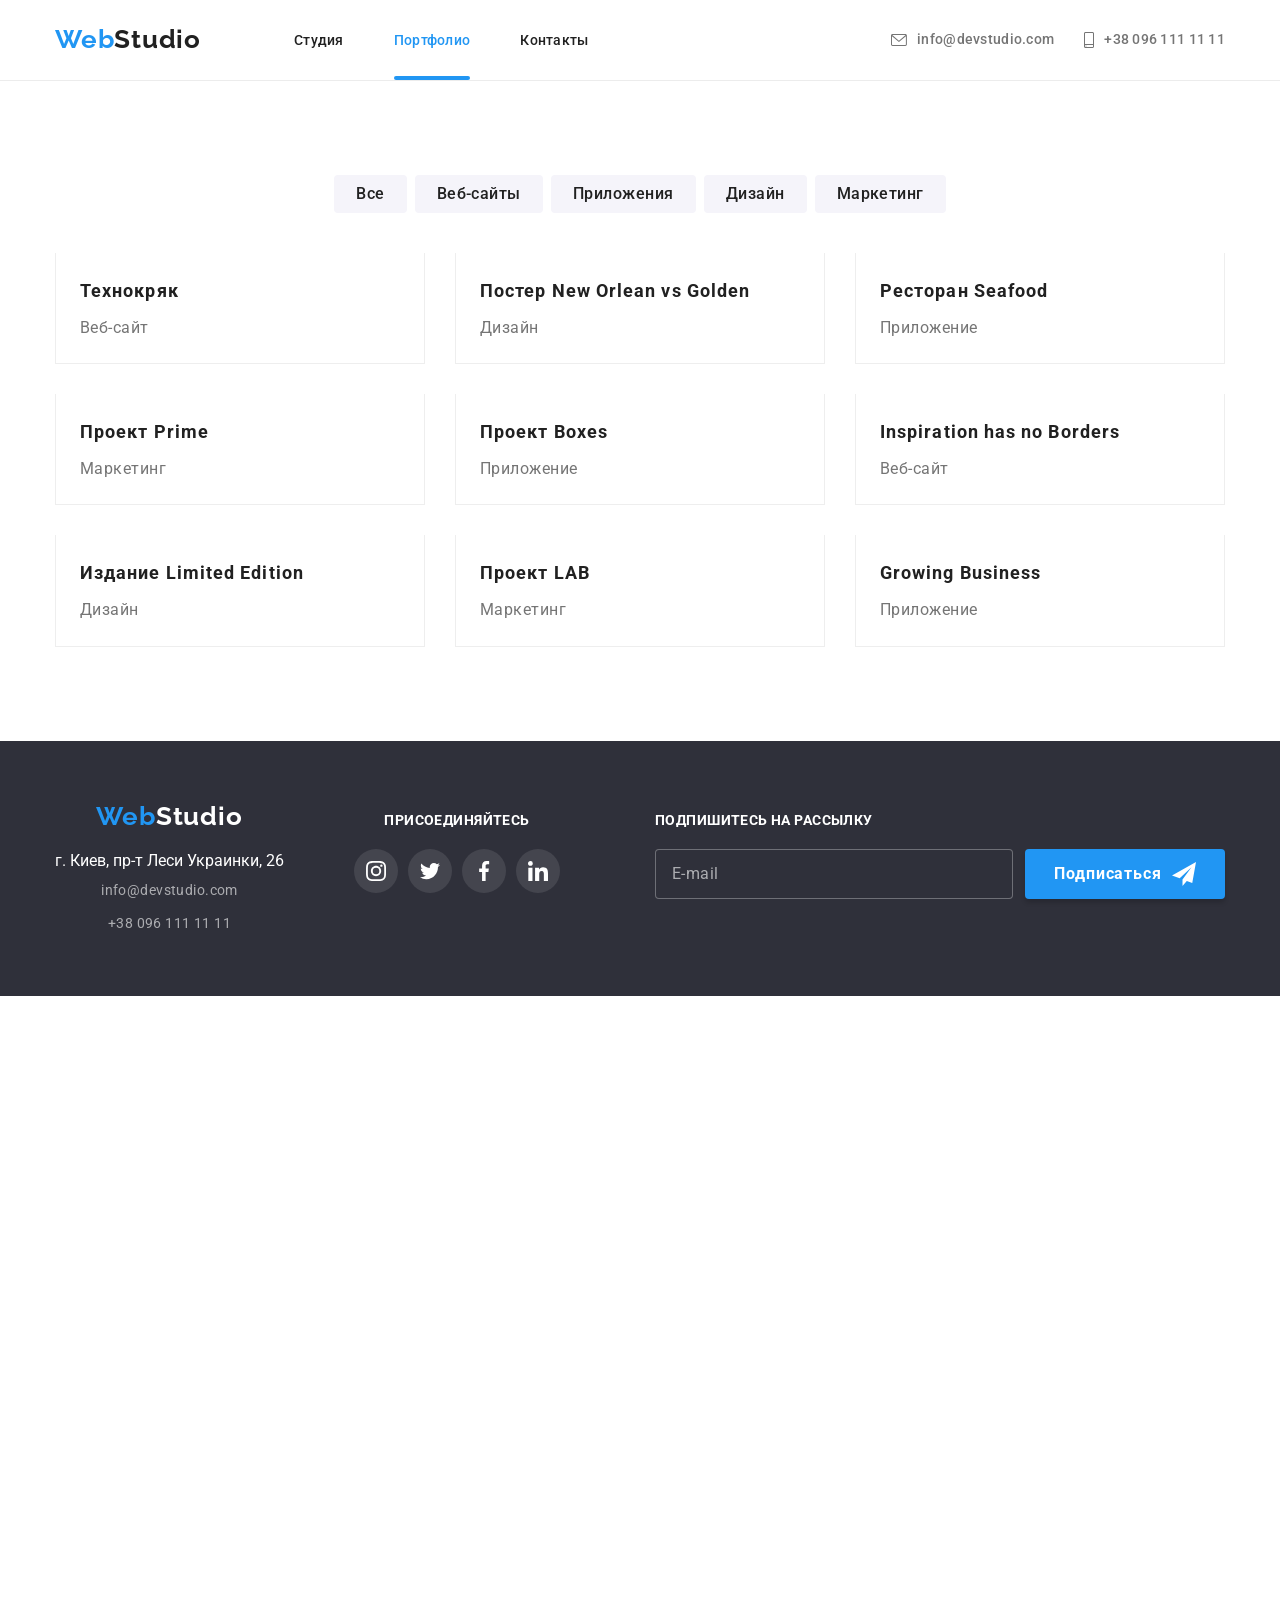
==== portfolio.html @ 19014c7c "final hw-8" ====
<!DOCTYPE html>
<html lang="ru">
  <head>
    <meta charset="UTF-8" />
    <meta http-equiv="X-UA-Compatible" content="IE=edge" />
    <meta name="viewport" content="width=device-width, initial-scale=1.0" />
    <title>Портфолио</title>

    <link rel="preconnect" href="https://fonts.googleapis.com" />
    <link rel="preconnect" href="https://fonts.gstatic.com" crossorigin />
    <link
      href="https://fonts.googleapis.com/css2?family=Raleway:wght@700&family=Roboto:wght@400;500;700;900&display=swap"
      rel="stylesheet"
    />

    <link rel="stylesheet" href="./css/main.min.css" />
  </head>
  <body>
    <!-- ======================== HEADER ======================== -->

    <header class="header-border">
      <div class="container container-header">
        <!-- логотип -->

        <a href="index.html" lang="en" class="logotype"
          >Web<span class="logotype-secondary">Studio</span>
        </a>
        <!-- ссылки шапки -->

        <ul class="list list-header">
          <li class="list-pages">
            <a href="./index.html" class="link-header">Студия</a>
          </li>
          <li class="list-pages">
            <a href="./portfolio.html" class="link-header active">Портфолио</a>
          </li>
          <li class="list-pages">
            <a href="" class="link-header">Контакты</a>
          </li>
        </ul>
        <button type="button" class="mobile-menu-open" data-menu-open>
          <svg class="mobile-menu-open__icon" width="40" height="40">
            <use href="./images/icons.svg#icon-burger"></use>
          </svg>
        </button>

        <!-- контакты шапки -->

        <ul class="list header-items">
          <li class="list-pages list-pages__contacts">
            <a
              href="mailto:info@devstudio.com"
              lang="en"
              class="contacts-header accent"
            >
              <svg class="header-icons" width="16" height="12">
                <use href="./images/icons.svg#icon-envelope"></use>
              </svg>
              info@devstudio.com
            </a>
          </li>
          <li class="list-pages list-pages__contacts">
            <a href="tel:+380961111111" class="contacts-header accent"
              ><svg class="header-icons" width="10" height="16">
                <use href="./images/icons.svg#icon-smartphone"></use>
              </svg>
              +38 096 111 11 11
            </a>
          </li>
        </ul>
      </div>
      <div class="mobile-menu" data-menu>
        <div class="container mobile-menu__container">
          <div>
            <button
              type="button"
              class="mobile-menu__close-btn"
              data-menu-close
            >
              <svg class="mobile-menu__close-icon" width="40" height="40">
                <use href="./images/icons.svg#close-modal"></use>
              </svg>
            </button>
            <ul class="mobile-menu__list mobile-menu__list-pages">
              <li>
                <a href="index.html" class="link-header">Студия</a>
              </li>
              <li>
                <a href="portfolio.html" class="link-header active"
                  >Портфолио</a
                >
              </li>
              <li>
                <a href="" class="link-header">Контакты</a>
              </li>
            </ul>
          </div>
          <div>
            <ul class="mobile-menu__list mobile-menu__list-pages">
              <li>
                <a href="tel:+380961111111" class="mobile-menu__list-phone"
                  >+38 096 111 11 11
                </a>
              </li>
              <li>
                <a
                  href="mailto:info@devstudio.com"
                  lang="en"
                  class="mobile-menu__list-mail"
                  >info@devstudio.com
                </a>
              </li>
            </ul>
            <ul class="mobile-menu__list mobile-menu__list-socials">
              <li>
                <a href="" class="mobile-menu__list-socials-link">
                  Instagram
                  <span class="mobile-menu__list-socials-symbol"></span>&nbsp
                </a>
              </li>
              <li>
                <a href="" class="mobile-menu__list-socials-link">
                  Twitter
                  <span class="mobile-menu__list-socials-symbol"></span>&nbsp
                </a>
              </li>
              <li>
                <a href="" class="mobile-menu__list-socials-link"
                  >Facebook
                  <span class="mobile-menu__list-socials-symbol"></span>&nbsp
                </a>
              </li>
              <li>
                <a href="" class="mobile-menu__list-socials-link"> LinkedIn</a>
              </li>
            </ul>
          </div>
        </div>
      </div>
    </header>

    <!-- ======================== MAIN ======================== -->

    <main>
      <section class="section">
        <div class="container">
          <!-- кнопки -->

          <h1 class="visually-hidden">Кнопки фильтр</h1>
          <ul class="list filter">
            <li class="filter__item">
              <button type="button" class="filter__button">Все</button>
            </li>
            <li class="filter__item">
              <button type="button" class="filter__button">Веб-сайты</button>
            </li>
            <li class="filter__item">
              <button type="button" class="filter__button">Приложения</button>
            </li>
            <li class="filter__item">
              <button type="button" class="filter__button">Дизайн</button>
            </li>
            <li class="filter__item">
              <button type="button" class="filter__button">Маркетинг</button>
            </li>
          </ul>

          <!-- картинки -->

          <ul class="list porfolio">
            <li class="image porfolio__item">
              <a href="" class="porfolio__link">
                <div class="porfolio__overlay">
                  <picture>
                    <source
                      srcset="
                        ./images/hw-08-images/desktop/portfolio-card-set/technokryak-desktop-370.jpg    1x,
                        ./images/hw-08-images/desktop/portfolio-card-set/technokryak-desktop-370@2x.jpg 2x
                      "
                      media="(min-width: 1200px)"
                    />
                    <source
                      srcset="
                        ./images/hw-08-images/tablet/portfolio-card-set/technokryak-tablet-354.jpg    1x,
                        ./images/hw-08-images/tablet/portfolio-card-set/technokryak-tablet-354@2x.jpg 2x
                      "
                      media="(min-width: 768px)"
                    />
                    <img
                      srcset="
                        ./images/hw-08-images/mobile/portfolio-card-set/technocryak-mobile-450.jpg    1x,
                        ./images/hw-08-images/mobile/portfolio-card-set/technocryak-mobile-450@2x.jpg 2x
                      "
                      src="./images/hw-08-images/mobile/portfolio-card-set/technocryak-mobile-450.jpg"
                      width="450"
                      alt="image"
                      loading="lazy"
                    />
                  </picture>
                  <p class="porfolio__overlay-text">
                    Ресурс предлагает комплексные предложения с разным уровнем
                    функционала и сервисов. Все это позволит посетителю получить
                    исчерпывающие сведения о компании или частном лице.
                  </p>
                </div>
                <div class="porfolio__info">
                  <h2 class="portfolio__title">Технокряк</h2>
                  <p class="portfolio__text">Веб-сайт</p>
                </div>
              </a>
            </li>
            <li class="image porfolio__item">
              <a href="" class="porfolio__link">
                <div class="porfolio__overlay">
                  <picture>
                    <source
                      srcset="
                        ./images/hw-08-images/desktop/portfolio-card-set/poster-new-orlean-desktop-370.jpg    1x,
                        ./images/hw-08-images/desktop/portfolio-card-set/poster-new-orlean-desktop-370@2x.jpg 2x
                      "
                      media="(min-width: 1200px)"
                    />
                    <source
                      srcset="
                        ./images/hw-08-images/tablet/portfolio-card-set/poster-new-orlean-tablet-354.jpg    1x,
                        ./images/hw-08-images/tablet/portfolio-card-set/poster-new-orlean-tablet-354@2x.jpg 2x
                      "
                      media="(min-width: 768px)"
                    />
                    <img
                      srcset="
                        ./images/hw-08-images/mobile/portfolio-card-set/poster-new-orlean-mobile-450.jpg    1x,
                        ./images/hw-08-images/mobile/portfolio-card-set/poster-new-orlean-mobile-450@2x.jpg 2x
                      "
                      src="./images/hw-08-images/mobile/portfolio-card-set/poster-new-orlean-mobile-450.jpg"
                      width="450"
                      alt="image"
                      loading="lazy"
                    />
                  </picture>
                  <p class="porfolio__overlay-text">
                    Ресурс предлагает комплексные предложения с разным уровнем
                    функционала и сервисов. Все это позволит посетителю получить
                    исчерпывающие сведения о компании или частном лице.
                  </p>
                </div>
                <div class="porfolio__info">
                  <h2 lang="en" class="portfolio__title">
                    Постер
                    <span lang="en" class="portfolio__title"
                      >New Orlean vs Golden</span
                    >
                  </h2>
                  <p class="portfolio__text">Дизайн</p>
                </div>
              </a>
            </li>
            <li class="image porfolio__item">
              <a href="" class="porfolio__link">
                <div class="porfolio__overlay">
                  <picture>
                    <source
                      srcset="
                        ./images/hw-08-images/desktop/portfolio-card-set/seafood-desktop-370.jpg    1x,
                        ./images/hw-08-images/desktop/portfolio-card-set/seafood-desktop-370@2x.jpg 2x
                      "
                      media="(min-width: 1200px)"
                    />
                    <source
                      srcset="
                        ./images/hw-08-images/tablet/portfolio-card-set/seafood-tablet-354.jpg    1x,
                        ./images/hw-08-images/tablet/portfolio-card-set/seafood-tablet-354@2x.jpg 2x
                      "
                      media="(min-width: 768px)"
                    />
                    <img
                      srcset="
                        ./images/hw-08-images/mobile/portfolio-card-set/seafood-mobile-450.jpg    1x,
                        ./images/hw-08-images/mobile/portfolio-card-set/seafood-mobile-450@2x.jpg 2x
                      "
                      src="./images/hw-08-images/mobile/portfolio-card-set/seafood-mobile-450.jpg"
                      width="450"
                      alt="image"
                      loading="lazy"
                    />
                  </picture>
                  <p class="porfolio__overlay-text">
                    Ресурс предлагает комплексные предложения с разным уровнем
                    функционала и сервисов. Все это позволит посетителю получить
                    исчерпывающие сведения о компании или частном лице.
                  </p>
                </div>
                <div class="porfolio__info">
                  <h2 class="portfolio__title">
                    Ресторан
                    <span lang="en" class="portfolio__title">Seafood</span>
                  </h2>
                  <p class="portfolio__text">Приложение</p>
                </div>
              </a>
            </li>
            <li class="image porfolio__item">
              <a href="" class="porfolio__link">
                <div class="porfolio__overlay">
                  <picture>
                    <source
                      srcset="
                        ./images/hw-08-images/desktop/portfolio-card-set/prime-desktop-370.jpg    1x,
                        ./images/hw-08-images/desktop/portfolio-card-set/prime-desktop-370@2x.jpg 2x
                      "
                      media="(min-width: 1200px)"
                    />
                    <source
                      srcset="
                        ./images/hw-08-images/tablet/portfolio-card-set/prime-tablet-354.jpg    1x,
                        ./images/hw-08-images/tablet/portfolio-card-set/prime-tablet-354@2x.jpg 2x
                      "
                      media="(min-width: 768px)"
                    />
                    <img
                      srcset="
                        ./images/hw-08-images/mobile/portfolio-card-set/prime-mobile-450.jpg    1x,
                        ./images/hw-08-images/mobile/portfolio-card-set/prime-mobile-450@2x.jpg 2x
                      "
                      src="./images/hw-08-images/mobile/portfolio-card-set/prime-mobile-450.jpg"
                      width="450"
                      alt="image"
                      loading="lazy"
                    />
                  </picture>
                  <p class="porfolio__overlay-text">
                    Ресурс предлагает комплексные предложения с разным уровнем
                    функционала и сервисов. Все это позволит посетителю получить
                    исчерпывающие сведения о компании или частном лице.
                  </p>
                </div>
                <div class="porfolio__info">
                  <h2 class="portfolio__title">Проект Prime</h2>
                  <p class="portfolio__text">Маркетинг</p>
                </div>
              </a>
            </li>
            <li class="image porfolio__item">
              <a href="" class="porfolio__link">
                <div class="porfolio__overlay">
                  <picture>
                    <source
                      srcset="
                        ./images/hw-08-images/desktop/portfolio-card-set/boxes-desktop-370.jpg    1x,
                        ./images/hw-08-images/desktop/portfolio-card-set/boxes-desktop-370@2x.jpg 2x
                      "
                      media="(min-width: 1200px)"
                    />
                    <source
                      srcset="
                        ./images/hw-08-images/tablet/portfolio-card-set/boxes-tablet-354.jpg    1x,
                        ./images/hw-08-images/tablet/portfolio-card-set/boxes-tablet-354@2x.jpg 2x
                      "
                      media="(min-width: 768px)"
                    />
                    <img
                      srcset="
                        ./images/hw-08-images/mobile/portfolio-card-set/boxes-mobile-450.jpg    1x,
                        ./images/hw-08-images/mobile/portfolio-card-set/boxes-mobile-450@2x.jpg 2x
                      "
                      src="./images/hw-08-images/mobile/portfolio-card-set/boxes-mobile-450.jpg"
                      width="450"
                      alt="image"
                      loading="lazy"
                    />
                  </picture>
                  <p class="porfolio__overlay-text">
                    Ресурс предлагает комплексные предложения с разным уровнем
                    функционала и сервисов. Все это позволит посетителю получить
                    исчерпывающие сведения о компании или частном лице.
                  </p>
                </div>
                <div class="porfolio__info">
                  <h2 class="portfolio__title">
                    Проект
                    <span lang="en" class="portfolio__title">Boxes</span>
                  </h2>
                  <p class="portfolio__text">Приложение</p>
                </div>
              </a>
            </li>
            <li class="image porfolio__item">
              <a href="" class="porfolio__link">
                <div class="porfolio__overlay">
                  <picture>
                    <source
                      srcset="
                        ./images/hw-08-images/desktop/portfolio-card-set/inspiration-desktop-370.jpg    1x,
                        ./images/hw-08-images/desktop/portfolio-card-set/inspiration-desktop-370@2x.jpg 2x
                      "
                      media="(min-width: 1200px)"
                    />
                    <source
                      srcset="
                        ./images/hw-08-images/tablet/portfolio-card-set/inspiration-tablet-354.jpg    1x,
                        ./images/hw-08-images/tablet/portfolio-card-set/inspiration-tablet-354@2x.jpg 2x
                      "
                      media="(min-width: 768px)"
                    />
                    <img
                      srcset="
                        ./images/hw-08-images/mobile/portfolio-card-set/inspiration-mobile-450.jpg    1x,
                        ./images/hw-08-images/mobile/portfolio-card-set/inspiration-mobile-450@2x.jpg 2x
                      "
                      src="./images/hw-08-images/mobile/portfolio-card-set/inspiration-mobile-450.jpg"
                      width="450"
                      alt="image"
                      loading="lazy"
                    />
                  </picture>
                  <p class="porfolio__overlay-text">
                    Ресурс предлагает комплексные предложения с разным уровнем
                    функционала и сервисов. Все это позволит посетителю получить
                    исчерпывающие сведения о компании или частном лице.
                  </p>
                </div>
                <div class="porfolio__info">
                  <h2 lang="en" class="portfolio__title">
                    Inspiration has no Borders
                  </h2>
                  <p class="portfolio__text">Веб-сайт</p>
                </div>
              </a>
            </li>
            <li class="image porfolio__item">
              <a href="" class="porfolio__link">
                <div class="porfolio__overlay">
                  <picture>
                    <source
                      srcset="
                        ./images/hw-08-images/desktop/portfolio-card-set/limited-edition-desktop-370.jpg    1x,
                        ./images/hw-08-images/desktop/portfolio-card-set/limited-edition-desktop-370@2x.jpg 2x
                      "
                      media="(min-width: 1200px)"
                    />
                    <source
                      srcset="
                        ./images/hw-08-images/tablet/portfolio-card-set/limited-edition-tablet-354.jpg    1x,
                        ./images/hw-08-images/tablet/portfolio-card-set/limited-edition-tablet-354@2x.jpg 2x
                      "
                      media="(min-width: 768px)"
                    />
                    <img
                      srcset="
                        ./images/hw-08-images/mobile/portfolio-card-set/limited-edition-mobile-450.jpg    1x,
                        ./images/hw-08-images/mobile/portfolio-card-set/limited-edition-mobile-450@2x.jpg 2x
                      "
                      src="./images/hw-08-images/mobile/portfolio-card-set/limited-edition-mobile-450.jpg"
                      width="450"
                      alt="image"
                      loading="lazy"
                    />
                  </picture>
                  <p class="porfolio__overlay-text">
                    Ресурс предлагает комплексные предложения с разным уровнем
                    функционала и сервисов. Все это позволит посетителю получить
                    исчерпывающие сведения о компании или частном лице.
                  </p>
                </div>
                <div class="porfolio__info">
                  <h2 lang="en" class="portfolio__title">
                    Издание Limited Edition
                  </h2>
                  <p class="portfolio__text">Дизайн</p>
                </div>
              </a>
            </li>
            <li class="image porfolio__item">
              <a href="" class="porfolio__link">
                <div class="porfolio__overlay">
                  <picture>
                    <source
                      srcset="
                        ./images/hw-08-images/desktop/portfolio-card-set/lab-desktop-370.jpg    1x,
                        ./images/hw-08-images/desktop/portfolio-card-set/lab-desktop-370@2x.jpg 2x
                      "
                      media="(min-width: 1200px)"
                    />
                    <source
                      srcset="
                        ./images/hw-08-images/tablet/portfolio-card-set/lab-tablet-354.jpg    1x,
                        ./images/hw-08-images/tablet/portfolio-card-set/lab-tablet-354@2x.jpg 2x
                      "
                      media="(min-width: 768px)"
                    />
                    <img
                      srcset="
                        ./images/hw-08-images/mobile/portfolio-card-set/lab-mobile-450.jpg    1x,
                        ./images/hw-08-images/mobile/portfolio-card-set/lab-mobile-450@2x.jpg 2x
                      "
                      src="./images/hw-08-images/mobile/portfolio-card-set/lab-mobile-450.jpg"
                      width="450"
                      alt="image"
                      loading="lazy"
                    />
                  </picture>
                  <p class="porfolio__overlay-text">
                    Ресурс предлагает комплексные предложения с разным уровнем
                    функционала и сервисов. Все это позволит посетителю получить
                    исчерпывающие сведения о компании или частном лице.
                  </p>
                </div>
                <div class="porfolio__info">
                  <h2 class="portfolio__title">
                    Проект
                    <span lang="en" class="portfolio__title">LAB</span>
                  </h2>
                  <p class="portfolio__text">Маркетинг</p>
                </div>
              </a>
            </li>
            <li class="image porfolio__item">
              <a href="" class="porfolio__link">
                <div class="porfolio__overlay">
                  <picture>
                    <source
                      srcset="
                        ./images/hw-08-images/desktop/portfolio-card-set/growing-business-desktop-370.jpg    1x,
                        ./images/hw-08-images/desktop/portfolio-card-set/growing-business-desktop-370@2x.jpg 2x
                      "
                      media="(min-width: 1200px)"
                    />
                    <source
                      srcset="
                        ./images/hw-08-images/tablet/portfolio-card-set/growing-business-tablet-354.jpg    1x,
                        ./images/hw-08-images/tablet/portfolio-card-set/growing-business-tablet-354@2x.jpg 2x
                      "
                      media="(min-width: 768px)"
                    />
                    <img
                      srcset="
                        ./images/hw-08-images/mobile/portfolio-card-set/growing-business-mobile-450.jpg    1x,
                        ./images/hw-08-images/mobile/portfolio-card-set/growing-business-mobile-450@2x.jpg 2x
                      "
                      src="./images/hw-08-images/mobile/portfolio-card-set/growing-business-mobile-450.jpg"
                      width="450"
                      alt="image"
                      loading="lazy"
                    />
                  </picture>
                  <p class="porfolio__overlay-text">
                    Ресурс предлагает комплексные предложения с разным уровнем
                    функционала и сервисов. Все это позволит посетителю получить
                    исчерпывающие сведения о компании или частном лице.
                  </p>
                </div>
                <div class="porfolio__info">
                  <h2 lang="en" class="portfolio__title">Growing Business</h2>
                  <p class="portfolio__text">Приложение</p>
                </div>
              </a>
            </li>
          </ul>
        </div>
      </section>
    </main>

    <!-- ======================== FOOTER ======================== -->

    <footer class="footer">
      <div class="container footer__container">
        <div class="footer__box">
          <div class="footer-contacts">
            <a href="index.html" lang="en" class="logotype footer-contacts__log"
              >Web<span class="footer-contacts__studio">Studio</span></a
            >
            <address class="footer-contacts__address">
              <ul class="list">
                <li class="footer-contacts__info">
                  <a
                    href="https://goo.gl/maps/YywnYqMMY18rzYBH6"
                    target="_blank"
                    class="footer-contacts__contact_address"
                    >г. Киев, пр-т Леси Украинки, 26</a
                  >
                </li>
                <li class="footer-contacts__info">
                  <a
                    href="mailto:info@devstudio.com"
                    lang="en"
                    class="footer-contacts__contact footer-contacts__contact_accent"
                    >info@devstudio.com</a
                  >
                </li>
                <li class="footer-contacts__info">
                  <a
                    href="tel:+380961111111"
                    class="footer-contacts__contact footer-contacts__contact_accent"
                    >+38 096 111 11 11</a
                  >
                </li>
              </ul>
            </address>
          </div>
          <div class="footer-links">
            <h2 class="footer-links__title">присоединяйтесь</h2>
            <ul class="list footer-links__list">
              <li class="footer-links__item">
                <a class="footer-links__link" href="">
                  <svg class="footer-links__icon" width="20" height="20">
                    <use href="./images/icons.svg#icon-instagram"></use>
                  </svg>
                </a>
              </li>
              <li class="footer-links__item">
                <a class="footer-links__link" href="">
                  <svg class="footer-links__icon" width="20" height="20">
                    <use href="./images/icons.svg#icon-twitter"></use>
                  </svg>
                </a>
              </li>
              <li class="footer-links__item">
                <a class="footer-links__link" href="">
                  <svg class="footer-links__icon" width="20" height="20">
                    <use href="./images/icons.svg#icon-facebook"></use>
                  </svg>
                </a>
              </li>
              <li class="footer-links__item">
                <a class="footer-links__link" href="">
                  <svg class="footer-links__icon" width="20" height="20">
                    <use href="./images/icons.svg#icon-linkedin"></use>
                  </svg>
                </a>
              </li>
            </ul>
          </div>
        </div>
        <div class="footer-form-general">
          <div class="footer-form__block">
            <p class="footer-form_title">Подпишитесь на рассылку</p>
            <form class="footer-form">
              <label class="footer-form__field">
                <input
                  type="text"
                  placeholder="E-mail"
                  name="e-mail"
                  class="footer-form__input"
                />
              </label>
            </form>
          </div>
          <div>
            <button type="submit" class="footer-form__btn">
              <span class="footer-form__btn-text"
                >Подписаться
                <svg class="footer-form__icon" width="24" height="24">
                  <use href="./images/icons.svg#icon-send"></use>
                </svg>
              </span>
            </button>
          </div>
        </div>
      </div>
    </footer>
    <script src="./js/mobile-menu.js"></script>
  </body>
</html>
---- css/main.min.css ----
/*! modern-normalize v1.1.0 | MIT License | https://github.com/sindresorhus/modern-normalize */*,::before,::after{box-sizing:border-box}html{line-height:1.15;-webkit-text-size-adjust:100%;-moz-tab-size:4;tab-size:4}body{margin:0;font-family:system-ui,-apple-system,"Segoe UI",Roboto,Helvetica,Arial,sans-serif,"Apple Color Emoji","Segoe UI Emoji"}hr{height:0;color:inherit}abbr[title]{text-decoration:underline dotted}b,strong{font-weight:bolder}code,kbd,samp,pre{font-family:ui-monospace,SFMono-Regular,Consolas,"Liberation Mono",Menlo,monospace;font-size:1em}small{font-size:80%}sub,sup{font-size:75%;line-height:0;position:relative;vertical-align:baseline}sub{bottom:-0.25em}sup{top:-0.5em}table{text-indent:0;border-color:inherit}button,input,optgroup,select,textarea{font-family:inherit;font-size:100%;line-height:1.15;margin:0}button,select{text-transform:none}button,[type=button],[type=reset],[type=submit]{-webkit-appearance:button}::-moz-focus-inner{border-style:none;padding:0}:-moz-focusring{outline:1px dotted ButtonText}:-moz-ui-invalid{box-shadow:none}legend{padding:0}progress{vertical-align:baseline}::-webkit-inner-spin-button,::-webkit-outer-spin-button{height:auto}[type=search]{-webkit-appearance:textfield;outline-offset:-2px}::-webkit-search-decoration{-webkit-appearance:none}::-webkit-file-upload-button{-webkit-appearance:button;font:inherit}summary{display:list-item}:root{--title-text-color: #212121;--primary-text-color: #757575;--text-color-blue: #2196f3;--text-color-button: #ffffff;--button-color: #f5f4fa}.visually-hidden{position:absolute;white-space:nowrap;width:1px;height:1px;overflow:hidden;border:0;padding:0;clip:rect(0 0 0 0);clip-path:inset(50%);margin:-1px}h1,h2,h3,h4,h5,h6,p{margin-top:0;margin-bottom:0}img{max-width:100%;display:block;height:auto}ul{margin-top:0;margin-bottom:0;padding-left:0}.list{list-style:none}body{margin:0;padding:0;font-family:Roboto,sans-serif;background-color:var(--text-color-button);color:var(--title-text-color)}.section{padding:60px 0}@media screen and (min-width: 1200px){.section{padding:94px 0}}.container{padding-left:15px;padding-right:15px}.container-header{height:60px;display:flex;align-items:center;justify-content:space-between}@media screen and (min-width: 480px)and (max-width: 767px){.container{width:480px;margin-right:auto;margin-left:auto}.container-header{height:60px;display:flex;align-items:center}}@media screen and (min-width: 768px){.container{width:768px;margin-right:auto;margin-left:auto}.container-header{height:80px;display:flex;justify-content:space-between}}@media screen and (min-width: 1200px){.container{width:1200px;margin-right:auto;margin-left:auto}}.overlay{background-repeat:no-repeat;background-position:center;background-size:cover;max-width:767px;margin-left:auto;margin-right:auto;background-image:linear-gradient(to right, rgba(47, 48, 58, 0.4), rgba(47, 48, 58, 0.4)),url(../../images/hw-08-images/mobile/hero/hero-mobile-480.jpg)}@media screen and (min-device-pixel-ratio: 2)and (max-width: 767px),screen and (min-resolution: 192dpi)and (max-width: 767px),screen and (min-resolution: 2dppx)and (max-width: 767px){.overlay{background-image:linear-gradient(to right, rgba(47, 48, 58, 0.4), rgba(47, 48, 58, 0.4)),url(../../images/hw-08-images/mobile/hero/hero-mobile-480@2x.jpg)}}@media screen and (min-width: 768px){.overlay{background-repeat:no-repeat;background-position:center;background-size:cover;max-width:1199px;margin-left:auto;margin-right:auto;background-image:linear-gradient(to right, rgba(47, 48, 58, 0.4), rgba(47, 48, 58, 0.4)),url(../../images/hw-08-images/tablet/hero/hero-tablet-768.jpg)}}@media screen and (min-device-pixel-ratio: 2)and (min-width: 768px),screen and (min-resolution: 192dpi)and (min-width: 768px),screen and (min-resolution: 2dppx)and (min-width: 768px){.overlay{background-image:linear-gradient(to right, rgba(47, 48, 58, 0.4), rgba(47, 48, 58, 0.4)),url(../../images/hw-08-images/tablet/hero/hero-tablet-768@2x.jpg)}}@media screen and (min-width: 1200px){.overlay{background-repeat:no-repeat;background-position:center;background-size:cover;max-width:1600px;height:600px;margin-left:auto;margin-right:auto;background-image:linear-gradient(to right, rgba(47, 48, 58, 0.4), rgba(47, 48, 58, 0.4)),url(../../images/hw-08-images/desktop/hero/hero-desktop-1600.jpg)}}@media screen and (min-device-pixel-ratio: 2)and (min-width: 1200px),screen and (min-resolution: 192dpi)and (min-width: 1200px),screen and (min-resolution: 2dppx)and (min-width: 1200px){.overlay{background-image:linear-gradient(to right, rgba(47, 48, 58, 0.4), rgba(47, 48, 58, 0.4)),url(../../images/hw-08-images/desktop/hero/hero-desktop-1600@2x.jpg)}}@media screen and (max-width: 767px){.logotype{color:var(--text-color-blue);font-family:"Raleway";font-weight:700;font-size:26px;line-height:1.2;letter-spacing:.03em;text-decoration:none;padding-top:16px;padding-bottom:16px;display:block}.logotype-secondary{color:var(--title-text-color)}}@media screen and (min-width: 768px){.logotype{color:var(--text-color-blue);font-family:"Raleway";font-weight:700;font-size:26px;line-height:1.2;letter-spacing:.03em;text-decoration:none;padding-top:25px;padding-bottom:25px;display:block;margin-right:88px}.logotype-secondary{color:var(--title-text-color)}}@media screen and (min-width: 1200px){.logotype{margin-right:93px}}.list-header{display:inline-block;display:flex;align-items:center}@media screen and (max-width: 767px){.list-header{display:none}.mobile-menu-open{background-color:rgba(0,0,0,0);border:none;padding:0;height:40px;margin-left:auto}.mobile-menu-open__icon{transition:fill 250ms cubic-bezier(0.4, 0, 0.2, 1)}.mobile-menu-open__icon:hover,.mobile-menu-open__icon:focus{fill:var(--text-color-blue)}}@media screen and (min-width: 768px){.list-header{display:inline-block;display:flex;align-items:center}.list-header .list-pages:not(:last-child){margin-right:50px}.mobile-menu-open{display:none}.mobile-menu-open__icon{display:none}}.list-pages__contacts:not(:last-child){margin-bottom:10px}@media screen and (min-width: 1200px){.list-pages:not(:last-child){margin-bottom:0}}.link-header{color:var(--title-text-color);font-weight:500;font-size:14px;line-height:1.1;letter-spacing:.02em;text-decoration:none;padding-top:30px;padding-bottom:30px;position:relative;transition:color 250ms cubic-bezier(0.4, 0, 0.2, 1)}.link-header.active{color:var(--text-color-blue)}.link-header:hover,.link-header:focus{color:var(--text-color-blue)}@media screen and (min-width: 768px){.active::after{content:"";width:100%;height:4px;background-color:var(--text-color-blue);border-radius:2px;position:absolute;left:0;bottom:-2px}}.header-border{border-bottom:1px solid #ececec}@media screen and (max-width: 767px){.header-items{display:none}}@media screen and (min-width: 768px){.contacts-header{margin-bottom:10px;display:flex;align-items:center;color:var(--primary-text-color);text-decoration:none;font-weight:500;font-size:14px;line-height:1.1;letter-spacing:.02em;transition:color 250ms cubic-bezier(0.4, 0, 0.2, 1)}.contacts-header:hover,.contacts-header:focus{fill:currentColor}.contacts-header.accent:hover,.contacts-header.accent:focus{color:var(--text-color-blue)}.contacts-header:last-child{margin-bottom:0}.header-icons{margin-right:10px;cursor:pointer;fill:var(--primary-text-color);transition:fill 250ms cubic-bezier(0.4, 0, 0.2, 1)}.contacts-header:hover .header-icons,.contacts-header:focus .header-icons{fill:currentColor}.header-items{margin-left:auto}}@media screen and (min-width: 768px)and (min-width: 1200px){.header-items{display:flex;justify-content:center;align-items:center}.header-items .list-pages:not(:last-child){margin-right:30px}.header-icons{margin-right:10px;cursor:pointer;fill:var(--primary-text-color);transition:fill 250ms cubic-bezier(0.4, 0, 0.2, 1)}.contacts-header:hover .header-icons,.contacts-header:focus .header-icons{fill:currentColor}.contacts-header{align-items:center}}.section-desissions{background-color:#2f303a;padding:200px 0;text-align:center;margin-left:auto;margin-right:auto}.section-desissions .container{display:flex;flex-direction:column;align-items:center}@media screen and (max-width: 767px){.main-title{font-weight:900;font-size:26px;line-height:42px;text-align:center;letter-spacing:.06em;text-transform:uppercase;color:var(--text-color-button);margin-bottom:30px}}@media screen and (min-width: 768px){.main-title{font-weight:900;font-size:26px;line-height:42px;letter-spacing:.06em;text-transform:uppercase;color:var(--text-color-button);margin-bottom:30px}}.title-button{min-width:200px;height:50px;background-color:var(--text-color-blue);box-shadow:0px 4px 4px rgba(0,0,0,.15);border-radius:4px;border:none;font-family:inherit;font-weight:700;font-size:16px;line-height:1.9;color:var(--text-color-button);transition:background-color 250ms cubic-bezier(0.4, 0, 0.2, 1)}.title-button:hover,.title-button:focus{background-color:#188ce8;cursor:pointer}@media screen and (max-width: 767px){.differences-icon-block{width:100%;height:120px;background-color:#f5f4fa;border-radius:4px;display:flex;justify-content:center;align-items:center;margin-bottom:30px}.differences{font-weight:700;font-size:14px;line-height:1.1;letter-spacing:.03em;text-transform:uppercase;text-align:center;color:var(--title-text-color);margin-bottom:10px}.differences-text{font-size:14px;line-height:1.7;letter-spacing:.03em;color:var(--primary-text-color)}.differences-block:not(:last-child){margin-bottom:30px}}@media screen and (min-width: 768px){.differences{font-weight:700;font-size:14px;line-height:1.1;letter-spacing:.03em;text-transform:uppercase;color:var(--title-text-color);margin-bottom:10px}.differences-text{font-size:14px;line-height:1.7;letter-spacing:.03em;color:var(--primary-text-color)}.differences-list{display:flex;flex-wrap:wrap;gap:30px}.differences-item{min-height:101px;width:1200px;margin:94px auto;padding-left:15px;padding-right:15px}.differences-block{flex-basis:calc((100% - 30px)/2)}.differences-icon-block{height:120px;background-color:#f5f4fa;border-radius:4px;display:flex;justify-content:center;align-items:center;margin-bottom:30px}}@media screen and (min-width: 1200px){.differences-list{display:flex;flex-wrap:nowrap;gap:30px}}@media screen and (max-width: 767px){.works{display:none}}@media screen and (min-width: 768px){.works{display:none}}@media screen and (min-width: 1200px){.section.works .container{display:flex;flex-direction:column;align-items:center}.works{display:block;padding-top:0}.work-items{display:block}.works-img{display:flex}.list-items:not(:last-child){margin-right:30px}}@media screen and (max-width: 767px){.team-photo:not(:last-child){margin-bottom:30px}}.team-photo{background:var(--text-color-button);box-shadow:0px 1px 3px rgba(0,0,0,.12),0px 1px 1px rgba(0,0,0,.14),0px 2px 1px rgba(0,0,0,.2);border-radius:0px 0px 4px 4px;border:none}.section-team{background-color:var(--button-color)}.team-interests{text-align:center;font-weight:700;font-size:36px;line-height:1.2;letter-spacing:.03em;color:var(--title-text-color);margin-bottom:30px}.team-info{padding-top:30px;padding-bottom:24px}.team-name{display:block;font-weight:500;font-size:16px;line-height:1.2;text-align:center;letter-spacing:.03em;color:var(--title-text-color);margin-bottom:10px}.team-job{font-size:16px;line-height:1.2;text-align:center;letter-spacing:.03em;color:var(--primary-text-color);margin-bottom:16px}.team-social-list{display:flex;justify-content:center;gap:10px}.team-social-link{display:flex;justify-content:center;align-items:center;width:44px;height:44px;border-radius:50%;background-color:var(--text-color-button);transition:background-color 250ms cubic-bezier(0.4, 0, 0.2, 1)}.team-social-link:hover,.team-social-link:focus{background-color:var(--text-color-blue)}.team-social-icon{fill:#afb1b8;transition:fill 250ms cubic-bezier(0.4, 0, 0.2, 1)}.team-social-link:hover .team-social-icon,.team-social-link:focus .team-social-icon{fill:var(--text-color-button)}@media screen and (min-width: 768px){.team-cards{display:flex;flex-wrap:wrap;gap:30px}.team-photo{flex-basis:calc((100% - 30px)/2);margin-bottom:0}}@media screen and (min-width: 1200px){.team-cards{flex-wrap:nowrap}}.clients-title{font-weight:700;font-size:28px;line-height:1.17;text-align:center;letter-spacing:.03em;color:#212121;margin-bottom:30px}.clients-logo-item{flex-basis:calc((100% - 30px)/2);height:92px}.clients-logo-list{display:flex;flex-wrap:wrap;gap:30px}.clients-logo-link{display:flex;justify-content:center;align-items:center;width:100%;height:100%;border:solid 1px #afb1b8;border-radius:4px;fill:#afb1b8;transition:fill 250ms cubic-bezier(0.4, 0, 0.2, 1),border 250ms cubic-bezier(0.4, 0, 0.2, 1)}.clients-logo-link:hover,.clients-logo-link:focus{fill:var(--text-color-blue);border:solid 1px var(--text-color-blue)}@media screen and (min-width: 768px){.clients-logo-item{flex-basis:calc((100% - 60px)/3);height:92px}}@media screen and (min-width: 1200px){.clients-logo-list{flex-wrap:nowrap}}.footer{background-color:#2f303a;padding:60px 0}.footer__container{text-align:center}.footer-contacts{margin-bottom:60px}.footer-contacts__log{display:inline-block;padding:0;margin:0;margin-bottom:20px}.footer-contacts__studio{color:var(--text-color-button)}.list .footer-contacts__info:not(:last-child){margin-bottom:9px}.footer-contacts__address{font-family:inherit;font-style:normal}.footer-contacts__contact{text-decoration:none}.footer-contacts__contact:hover,.footer-contacts__contact:focus{color:var(--text-color-blue)}.footer-contacts__contact_address{text-decoration:none;color:var(--text-color-button)}.footer-contacts__contact_accent{font-family:"Roboto";font-size:14px;line-height:1.7;letter-spacing:.03em;color:rgba(255,255,255,.6);transition:color 250ms cubic-bezier(0.4, 0, 0.2, 1)}@media screen and (min-width: 1200px){.footer{background-color:#2f303a;padding:60px 0}.footer__container{display:flex;align-items:baseline}.footer-contacts{margin-right:70px;margin-bottom:0}.footer-contacts__log{display:inline-block;padding:0;margin:0;margin-bottom:20px}.footer-contacts__studio{color:var(--text-color-button)}.list .footer-contacts__info:not(:last-child){margin-bottom:9px}.footer-contacts__address{font-family:inherit;font-style:normal}.footer-contacts__contact{text-decoration:none}.footer-contacts__contact:hover,.footer-contacts__contact:focus{color:var(--text-color-blue)}.footer-contacts__contact_address{text-decoration:none;color:var(--text-color-button)}.footer-contacts__contact_accent{font-family:"Roboto";font-size:14px;line-height:1.7;letter-spacing:.03em;color:rgba(255,255,255,.6);transition:color 250ms cubic-bezier(0.4, 0, 0.2, 1)}}.footer-links{display:block;margin-bottom:60px}.footer-links__title{font-weight:700;font-size:14px;line-height:1.14;letter-spacing:.03em;text-transform:uppercase;display:inline-block;color:var(--text-color-button);margin-bottom:20px}.footer-links__list{display:flex;justify-content:center;gap:10px}.footer-links__icon{fill:var(--text-color-button)}.footer-links__link{display:flex;justify-content:center;align-items:center;width:44px;height:44px;border-radius:50%;background:rgba(255,255,255,.1);transition:background-color 250ms cubic-bezier(0.4, 0, 0.2, 1)}.footer-links__link:hover,.footer-links__link:focus{background-color:var(--text-color-blue)}@media screen and (min-width: 768px){.footer__box{display:flex;justify-content:space-around;align-items:baseline}}@media screen and (min-width: 1200px){.footer-links{display:block;margin-bottom:0}}.footer-form__input{width:calc(100% - 30px);height:50px;background-color:#2f303a;color:var(--text-color-button);border:1px solid rgba(255,255,255,.3);border-radius:4px;padding-left:16px;outline:none;margin-bottom:20px}.footer-form__input::placeholder{font-weight:400;font-size:16px;line-height:1.25;display:flex;align-items:center;letter-spacing:.03em;color:rgba(255,255,255,.6)}.footer-form_title{display:block;margin-bottom:20px;font-weight:700;font-size:14px;line-height:1.14;letter-spacing:.03em;text-transform:uppercase;color:var(--text-color-button)}.footer-form__btn{min-width:200px;height:50px;background:var(--text-color-blue);box-shadow:0px 4px 4px rgba(0,0,0,.15);border:none;border-radius:4px;padding:0;cursor:pointer;transition:background-color 250ms cubic-bezier(0.4, 0, 0.2, 1)}.footer-form__btn:hover,.footer-form__btn:focus{background-color:#188ce8}.footer-form__btn-text{display:flex;justify-content:center;align-items:center;font-weight:700;font-size:16px;line-height:1.87;letter-spacing:.06em;color:var(--text-color-button)}.footer-form__icon{margin-left:10px}@media screen and (min-width: 768px){.footer-form__input{width:450px;height:50px;background-color:#2f303a;color:var(--text-color-button);border:1px solid rgba(255,255,255,.3);border-radius:4px;padding-left:16px;outline:none}.footer-form__input::placeholder{font-weight:400;font-size:16px;line-height:1.25;display:flex;align-items:center;letter-spacing:.03em;color:rgba(255,255,255,.6)}}@media screen and (min-width: 1200px){.footer-form__block{text-align:start}.footer-form-general{display:flex;align-items:flex-end;margin-left:auto}.footer-form__input{width:358px;height:50px;background-color:#2f303a;color:var(--text-color-button);border:1px solid rgba(255,255,255,.3);border-radius:4px;padding-left:16px;outline:none}.footer-form__input::placeholder{font-weight:400;font-size:16px;line-height:1.25;display:flex;align-items:center;letter-spacing:.03em;color:rgba(255,255,255,.6)}.footer-form__block{height:86px}.footer-form__btn{margin-left:12px}}.backdrop{position:fixed;top:0;left:0;z-index:10;width:100%;height:100%;background-color:rgba(0,0,0,.2);transition:opacity 250ms cubic-bezier(0.4, 0, 0.2, 1),visibility 250ms cubic-bezier(0.4, 0, 0.2, 1)}.backdrop.is-hidden{opacity:0;visibility:hidden;pointer-events:none}.modal{position:absolute;top:50%;left:50%;transform:translate(-50%, -50%);width:93%;background:var(--text-color-button);border-radius:4px;padding:40px}.modal-label{font-weight:700;font-size:20px;line-height:23px;text-align:center;letter-spacing:.03em;margin-bottom:12px;color:var(--title-text-color)}.modal-close-btn{padding:0;background-color:var(--text-color-button);border:1px solid rgba(0,0,0,.1);border-radius:50%;width:30px;height:30px;display:flex;justify-content:center;align-items:center;cursor:pointer;position:absolute;top:8px;right:8px;transition:fill 250ms cubic-bezier(0.4, 0, 0.2, 1)}.modal-close-btn:hover,.modal-close-btn:focus{fill:var(--text-color-blue)}.modal-form{display:flex;flex-direction:column}.modal-form-field{margin-bottom:10px}.modal-form-field-comment{margin-bottom:20px}.modal-form-input-desc{display:block;font-weight:400;font-size:12px;line-height:1.16;letter-spacing:.01em;color:var(--primary-text-color);margin-bottom:4px}.modal-form-input{width:100%;height:40px;border:1px solid rgba(33,33,33,.2);border-radius:4px;padding-left:42px;transition:border-color 250ms cubic-bezier(0.4, 0, 0.2, 1)}.modal-form-input:focus{outline:none;border-color:var(--text-color-blue)}.modal-form-input-wrapper{display:block;position:relative}.modal-form-input-icon{display:block;position:absolute;top:50%;left:12px;transform:translateY(-50%);transition:fill 250ms cubic-bezier(0.4, 0, 0.2, 1)}.modal-form-input:focus+.modal-form-input-icon{fill:var(--text-color-blue)}.modal-form-message{display:block;resize:none;width:100%;height:120px;border:1px solid rgba(33,33,33,.2);border-radius:4px;padding:12px 16px;transition:border-color 250ms cubic-bezier(0.4, 0, 0.2, 1)}.modal-form-message::placeholder{font-weight:400;font-size:14px;line-height:1.14;letter-spacing:.01em;color:rgba(117,117,117,.5)}.modal-form-message:focus{outline:none;border-color:var(--text-color-blue)}.modal-form-field-check{display:flex;justify-content:center;align-items:center;margin-bottom:30px;font-weight:400;font-size:12px;line-height:24px;letter-spacing:.03em;color:var(--primary-text-color)}.modal-form-field-check::before{display:block;width:16px;height:15px;content:"";border:solid 2px var(--title-text-color);border-radius:4px;cursor:pointer;margin-right:7px}.modal-form-check:checked+.modal-form-field-check::before{background-image:url("../images/icon-check.svg");background-position:50% 50%;border-color:var(--text-color-blue)}.modal-form-check:focus+.modal-form-field-check::before{outline:solid 2px rgba(0,0,255,.5)}.modal-form-field-link{color:var(--text-color-blue);transition:color 250ms cubic-bezier(0.4, 0, 0.2, 1)}.modal-form-field-link:hover,.modal-form-field-link:focus{color:#188ce8}.modal-form-submit{color:var(--text-color-button);background-color:var(--text-color-blue);align-self:center;width:200px;height:50px;box-shadow:0px 4px 4px rgba(0,0,0,.15);border-radius:4px;border:none;cursor:pointer;transition:background-color 250ms cubic-bezier(0.4, 0, 0.2, 1)}.modal-form-submit:hover,.modal-form-submit:focus{background-color:#188ce8}.modal-form-submit-name{font-weight:700;font-size:16px;line-height:1.87}@media screen and (min-width: 480px)and (max-width: 1199px){.modal{width:450px}}@media screen and (min-width: 1200px){.modal{position:absolute;top:50%;left:50%;transform:translate(-50%, -50%);width:528px;background:var(--text-color-button);border-radius:4px;padding:40px}.modal-form-field-check{display:flex;justify-content:center;align-items:center;margin-bottom:30px;font-weight:400;font-size:14px;line-height:24px;letter-spacing:.03em;color:var(--primary-text-color)}.modal-form-field-check::before{display:block;width:16px;height:15px;content:"";border:solid 2px var(--title-text-color);border-radius:4px;cursor:pointer;margin-right:7px}.modal-form-check:checked+.modal-form-field-check::before{background-image:url("../images/icon-check.svg");background-position:50% 50%;border-color:var(--text-color-blue)}.modal-form-check:focus+.modal-form-field-check::before{outline:solid 2px rgba(0,0,255,.5)}}@media screen and (max-width: 767px){.mobile-menu{width:100%;height:100%;background-color:var(--text-color-button);position:fixed;left:0;top:0;z-index:100;opacity:0;visibility:hidden;pointer-events:none;transition:opacity 250ms linear,visibility 250ms linear}.mobile-menu.is-open{opacity:1;visibility:visible;pointer-events:auto}.mobile-menu__container{position:relative;height:100%;display:flex;flex-direction:column;justify-content:space-between;padding-left:40px;padding-top:48px;padding-bottom:48px}.mobile-menu__close-btn{background-color:rgba(0,0,0,0);border:none;padding:0;height:40px;position:absolute;top:10px;right:15px}.mobile-menu__list{list-style:none}.link-header{display:block;font-family:"Roboto";font-weight:500;font-size:40px;line-height:1.17;letter-spacing:.02em;padding:0;margin-bottom:32px}.mobile-menu__list-phone{display:block;font-weight:500;font-size:34px;line-height:1.17;letter-spacing:.02em;color:var(--text-color-blue);text-decoration:none;margin-bottom:32px}.mobile-menu__list-mail{display:block;font-weight:500;font-size:24px;line-height:1.16;letter-spacing:.02em;color:var(--primary-text-color);text-decoration:none;margin-bottom:64px}.mobile-menu__list-socials{display:flex}.mobile-menu__list-socials-link{text-decoration:none;font-weight:500;font-size:18px;line-height:1.22;letter-spacing:.02em;color:var(--text-color-blue)}.mobile-menu__list-socials-symbol{border:1px solid rgba(33,33,33,.2);transform:rotate(90deg)}}@media screen and (min-width: 768px){.mobile-menu{display:none}.mobile-menu__close-btn{display:none}.mobile-menu__list{list-style:none}.mobile-menu__list-phone{display:none}.mobile-menu__list-mail{display:none}.mobile-menu__list-socials{display:none}.mobile-menu__list-socials-symbol{display:none}}@media screen and (max-width: 767px){.list.porfolio{display:block}}@media screen and (min-width: 768px){.list.porfolio{display:flex;flex-wrap:wrap;gap:30px}}.list-items-overlay{position:relative}.list-items-text{font-weight:700;font-size:14px;line-height:1.14;letter-spacing:.03em;text-transform:uppercase;height:70px;display:flex;justify-content:center;align-items:center;color:var(--text-color-button);background-color:rgba(47,48,58,.8);position:absolute;width:100%;left:0;bottom:0}@media screen and (min-width: 768px){.porfolio__item{flex-basis:calc((100% - 30px)/2)}}@media screen and (min-width: 1200px){.porfolio__item{flex-basis:calc((100% - 60px)/3)}}@media screen and (max-width: 767px){.filter{display:flex;flex-wrap:wrap;row-gap:15px;margin-bottom:40px}.filter .filter__item:not(:last-child){margin-right:8px}}@media screen and (min-width: 768px){.filter{display:flex;flex-wrap:wrap;justify-content:center;margin-bottom:40px}.filter .filter__item:not(:last-child){margin-right:8px}}.filter__button{background-color:var(--button-color);color:var(--title-text-color);cursor:pointer;font-weight:500;font-size:16px;line-height:1.6;text-align:center;letter-spacing:.03em;border:0;display:block;padding:6px 22px;border-radius:4px;transition:background-color 250ms cubic-bezier(0.4, 0, 0.2, 1),color 250ms cubic-bezier(0.4, 0, 0.2, 1),box-shadow 250ms cubic-bezier(0.4, 0, 0.2, 1)}.filter__button:hover,.filter__button:focus{background-color:var(--text-color-blue);color:var(--text-color-button);box-shadow:0px 3px 1px rgba(0,0,0,.1),0px 1px 2px rgba(0,0,0,.08),0px 2px 2px rgba(0,0,0,.12)}@media screen and (max-width: 767px){.porfolio__overlay-text{background:rgba(33,150,243,.9);font-style:normal;font-weight:400;font-size:18px;line-height:1.55;letter-spacing:.03em;color:var(--text-color-button);padding-left:24px;padding-right:24px;padding-top:63px;padding-bottom:63px;position:absolute;top:0;left:0;width:100%;height:100%;overflow-y:scroll;transform:translate(0, 100%);transition:transform 250ms linear}.porfolio__link:hover .porfolio__overlay-text,.porfolio__link:focus .porfolio__overlay-text{transform:translate(0, 0)}.porfolio__info{transition:box-shadow 250ms cubic-bezier(0.4, 0, 0.2, 1)}.porfolio__link:hover .porfolio__info,.porfolio__link:focus .porfolio__info{display:block;box-shadow:0px 1px 1px rgba(0,0,0,.12),0px 4px 4px rgba(0,0,0,.06),1px 4px 6px rgba(0,0,0,.16)}.image{box-sizing:border-box;background:var(--text-color-button)}.image .portfolio__title{color:var(--title-text-color);font-weight:700;font-size:18px;line-height:2;letter-spacing:.06em;margin-bottom:4px}.image .portfolio__text{color:var(--primary-text-color);font-size:16px;line-height:1.9;letter-spacing:.03em}.porfolio__item{margin-bottom:30px}.porfolio__link{text-decoration:none}.porfolio__overlay{position:relative;overflow:hidden}.porfolio__info{padding:20px 24px;border:1px solid #eee;border-top:none}}@media screen and (min-width: 768px){.porfolio__overlay-text{background:rgba(33,150,243,.9);font-style:normal;font-weight:400;font-size:18px;line-height:1.55;letter-spacing:.03em;color:var(--text-color-button);padding-left:24px;padding-right:24px;padding-top:63px;padding-bottom:63px;position:absolute;top:0;left:0;width:100%;height:100%;overflow-y:scroll;transform:translate(0, 100%);transition:transform 250ms linear}.porfolio__link:hover .porfolio__overlay-text,.porfolio__link:focus .porfolio__overlay-text{transform:translate(0, 0)}.porfolio__info{transition:box-shadow 250ms cubic-bezier(0.4, 0, 0.2, 1)}.porfolio__link:hover .porfolio__info,.porfolio__link:focus .porfolio__info{display:block;box-shadow:0px 1px 1px rgba(0,0,0,.12),0px 4px 4px rgba(0,0,0,.06),1px 4px 6px rgba(0,0,0,.16)}.image{box-sizing:border-box;background:var(--text-color-button)}.image .portfolio__title{color:var(--title-text-color);font-weight:700;font-size:18px;line-height:2;letter-spacing:.06em;margin-bottom:4px}.image .portfolio__text{color:var(--primary-text-color);font-size:16px;line-height:1.9;letter-spacing:.03em}.porfolio__item{flex-basis:calc((100% - 30px)/2)}.porfolio__link{text-decoration:none}.porfolio__overlay{position:relative;overflow:hidden}.porfolio__info{padding:20px 24px;border:1px solid #eee;border-top:none}}@media screen and (min-width: 1200px){.porfolio__overlay-text{background:rgba(33,150,243,.9);font-style:normal;font-weight:400;font-size:18px;line-height:1.55;letter-spacing:.03em;color:var(--text-color-button);padding-left:24px;padding-right:24px;padding-top:63px;padding-bottom:63px;position:absolute;top:0;left:0;width:100%;height:100%;overflow-y:scroll;transform:translate(0, 100%);transition:transform 250ms linear}.porfolio__link:hover .porfolio__overlay-text,.porfolio__link:focus .porfolio__overlay-text{transform:translate(0, 0)}.porfolio__info{transition:box-shadow 250ms cubic-bezier(0.4, 0, 0.2, 1)}.porfolio__link:hover .porfolio__info,.porfolio__link:focus .porfolio__info{display:block;box-shadow:0px 1px 1px rgba(0,0,0,.12),0px 4px 4px rgba(0,0,0,.06),1px 4px 6px rgba(0,0,0,.16)}.image{box-sizing:border-box;background:var(--text-color-button)}.image .portfolio__title{color:var(--title-text-color);font-weight:700;font-size:18px;line-height:2;letter-spacing:.06em;margin-bottom:4px}.image .portfolio__text{color:var(--primary-text-color);font-size:16px;line-height:1.9;letter-spacing:.03em}.porfolio__item{flex-basis:calc((100% - 60px)/3)}.porfolio__link{text-decoration:none}.porfolio__overlay{position:relative;overflow:hidden}.porfolio__info{padding:20px 24px;border:1px solid #eee;border-top:none}}/*# sourceMappingURL=main.min.css.map */
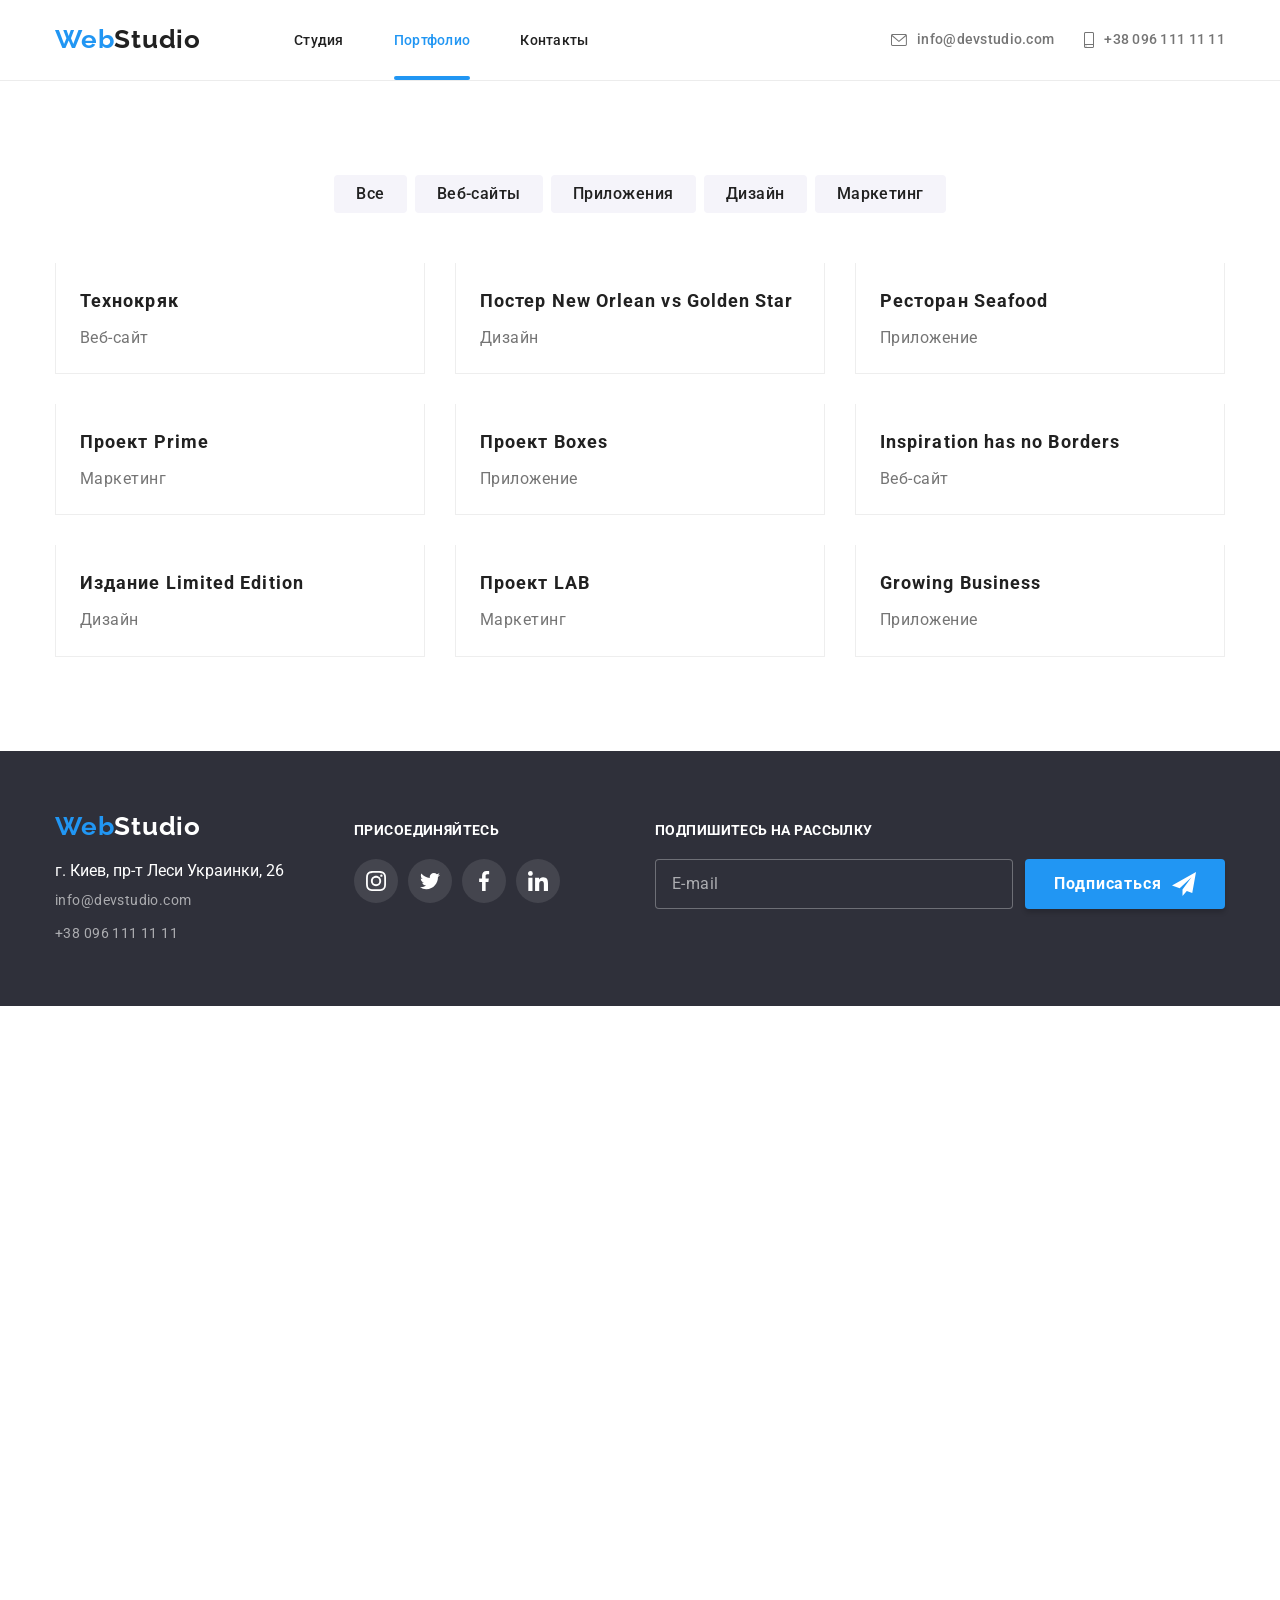
==== commit 9a78c696: "commit" ====
--- a/portfolio.html
+++ b/portfolio.html
@@ -115,19 +115,19 @@
               <li>
                 <a href="" class="mobile-menu__list-socials-link">
                   Instagram
-                  <span class="mobile-menu__list-socials-symbol"></span>&nbsp
+                  <span class="mobile-menu__list-socials-symbol"></span>&nbsp;
                 </a>
               </li>
               <li>
                 <a href="" class="mobile-menu__list-socials-link">
                   Twitter
-                  <span class="mobile-menu__list-socials-symbol"></span>&nbsp
+                  <span class="mobile-menu__list-socials-symbol"></span>&nbsp;
                 </a>
               </li>
               <li>
                 <a href="" class="mobile-menu__list-socials-link"
                   >Facebook
-                  <span class="mobile-menu__list-socials-symbol"></span>&nbsp
+                  <span class="mobile-menu__list-socials-symbol"></span>&nbsp;
                 </a>
               </li>
               <li>
@@ -248,7 +248,7 @@
                   <h2 lang="en" class="portfolio__title">
                     Постер
                     <span lang="en" class="portfolio__title"
-                      >New Orlean vs Golden</span
+                      >New Orlean vs Golden Star</span
                     >
                   </h2>
                   <p class="portfolio__text">Дизайн</p>
--- a/css/main.min.css
+++ b/css/main.min.css
@@ -1 +1 @@
-/*! modern-normalize v1.1.0 | MIT License | https://github.com/sindresorhus/modern-normalize */*,::before,::after{box-sizing:border-box}html{line-height:1.15;-webkit-text-size-adjust:100%;-moz-tab-size:4;tab-size:4}body{margin:0;font-family:system-ui,-apple-system,"Segoe UI",Roboto,Helvetica,Arial,sans-serif,"Apple Color Emoji","Segoe UI Emoji"}hr{height:0;color:inherit}abbr[title]{text-decoration:underline dotted}b,strong{font-weight:bolder}code,kbd,samp,pre{font-family:ui-monospace,SFMono-Regular,Consolas,"Liberation Mono",Menlo,monospace;font-size:1em}small{font-size:80%}sub,sup{font-size:75%;line-height:0;position:relative;vertical-align:baseline}sub{bottom:-0.25em}sup{top:-0.5em}table{text-indent:0;border-color:inherit}button,input,optgroup,select,textarea{font-family:inherit;font-size:100%;line-height:1.15;margin:0}button,select{text-transform:none}button,[type=button],[type=reset],[type=submit]{-webkit-appearance:button}::-moz-focus-inner{border-style:none;padding:0}:-moz-focusring{outline:1px dotted ButtonText}:-moz-ui-invalid{box-shadow:none}legend{padding:0}progress{vertical-align:baseline}::-webkit-inner-spin-button,::-webkit-outer-spin-button{height:auto}[type=search]{-webkit-appearance:textfield;outline-offset:-2px}::-webkit-search-decoration{-webkit-appearance:none}::-webkit-file-upload-button{-webkit-appearance:button;font:inherit}summary{display:list-item}:root{--title-text-color: #212121;--primary-text-color: #757575;--text-color-blue: #2196f3;--text-color-button: #ffffff;--button-color: #f5f4fa}.visually-hidden{position:absolute;white-space:nowrap;width:1px;height:1px;overflow:hidden;border:0;padding:0;clip:rect(0 0 0 0);clip-path:inset(50%);margin:-1px}h1,h2,h3,h4,h5,h6,p{margin-top:0;margin-bottom:0}img{max-width:100%;display:block;height:auto}ul{margin-top:0;margin-bottom:0;padding-left:0}.list{list-style:none}body{margin:0;padding:0;font-family:Roboto,sans-serif;background-color:var(--text-color-button);color:var(--title-text-color)}.section{padding:60px 0}@media screen and (min-width: 1200px){.section{padding:94px 0}}.container{padding-left:15px;padding-right:15px}.container-header{height:60px;display:flex;align-items:center;justify-content:space-between}@media screen and (min-width: 480px)and (max-width: 767px){.container{width:480px;margin-right:auto;margin-left:auto}.container-header{height:60px;display:flex;align-items:center}}@media screen and (min-width: 768px){.container{width:768px;margin-right:auto;margin-left:auto}.container-header{height:80px;display:flex;justify-content:space-between}}@media screen and (min-width: 1200px){.container{width:1200px;margin-right:auto;margin-left:auto}}.overlay{background-repeat:no-repeat;background-position:center;background-size:cover;max-width:767px;margin-left:auto;margin-right:auto;background-image:linear-gradient(to right, rgba(47, 48, 58, 0.4), rgba(47, 48, 58, 0.4)),url(../../images/hw-08-images/mobile/hero/hero-mobile-480.jpg)}@media screen and (min-device-pixel-ratio: 2)and (max-width: 767px),screen and (min-resolution: 192dpi)and (max-width: 767px),screen and (min-resolution: 2dppx)and (max-width: 767px){.overlay{background-image:linear-gradient(to right, rgba(47, 48, 58, 0.4), rgba(47, 48, 58, 0.4)),url(../../images/hw-08-images/mobile/hero/hero-mobile-480@2x.jpg)}}@media screen and (min-width: 768px){.overlay{background-repeat:no-repeat;background-position:center;background-size:cover;max-width:1199px;margin-left:auto;margin-right:auto;background-image:linear-gradient(to right, rgba(47, 48, 58, 0.4), rgba(47, 48, 58, 0.4)),url(../../images/hw-08-images/tablet/hero/hero-tablet-768.jpg)}}@media screen and (min-device-pixel-ratio: 2)and (min-width: 768px),screen and (min-resolution: 192dpi)and (min-width: 768px),screen and (min-resolution: 2dppx)and (min-width: 768px){.overlay{background-image:linear-gradient(to right, rgba(47, 48, 58, 0.4), rgba(47, 48, 58, 0.4)),url(../../images/hw-08-images/tablet/hero/hero-tablet-768@2x.jpg)}}@media screen and (min-width: 1200px){.overlay{background-repeat:no-repeat;background-position:center;background-size:cover;max-width:1600px;height:600px;margin-left:auto;margin-right:auto;background-image:linear-gradient(to right, rgba(47, 48, 58, 0.4), rgba(47, 48, 58, 0.4)),url(../../images/hw-08-images/desktop/hero/hero-desktop-1600.jpg)}}@media screen and (min-device-pixel-ratio: 2)and (min-width: 1200px),screen and (min-resolution: 192dpi)and (min-width: 1200px),screen and (min-resolution: 2dppx)and (min-width: 1200px){.overlay{background-image:linear-gradient(to right, rgba(47, 48, 58, 0.4), rgba(47, 48, 58, 0.4)),url(../../images/hw-08-images/desktop/hero/hero-desktop-1600@2x.jpg)}}@media screen and (max-width: 767px){.logotype{color:var(--text-color-blue);font-family:"Raleway";font-weight:700;font-size:26px;line-height:1.2;letter-spacing:.03em;text-decoration:none;padding-top:16px;padding-bottom:16px;display:block}.logotype-secondary{color:var(--title-text-color)}}@media screen and (min-width: 768px){.logotype{color:var(--text-color-blue);font-family:"Raleway";font-weight:700;font-size:26px;line-height:1.2;letter-spacing:.03em;text-decoration:none;padding-top:25px;padding-bottom:25px;display:block;margin-right:88px}.logotype-secondary{color:var(--title-text-color)}}@media screen and (min-width: 1200px){.logotype{margin-right:93px}}.list-header{display:inline-block;display:flex;align-items:center}@media screen and (max-width: 767px){.list-header{display:none}.mobile-menu-open{background-color:rgba(0,0,0,0);border:none;padding:0;height:40px;margin-left:auto}.mobile-menu-open__icon{transition:fill 250ms cubic-bezier(0.4, 0, 0.2, 1)}.mobile-menu-open__icon:hover,.mobile-menu-open__icon:focus{fill:var(--text-color-blue)}}@media screen and (min-width: 768px){.list-header{display:inline-block;display:flex;align-items:center}.list-header .list-pages:not(:last-child){margin-right:50px}.mobile-menu-open{display:none}.mobile-menu-open__icon{display:none}}.list-pages__contacts:not(:last-child){margin-bottom:10px}@media screen and (min-width: 1200px){.list-pages:not(:last-child){margin-bottom:0}}.link-header{color:var(--title-text-color);font-weight:500;font-size:14px;line-height:1.1;letter-spacing:.02em;text-decoration:none;padding-top:30px;padding-bottom:30px;position:relative;transition:color 250ms cubic-bezier(0.4, 0, 0.2, 1)}.link-header.active{color:var(--text-color-blue)}.link-header:hover,.link-header:focus{color:var(--text-color-blue)}@media screen and (min-width: 768px){.active::after{content:"";width:100%;height:4px;background-color:var(--text-color-blue);border-radius:2px;position:absolute;left:0;bottom:-2px}}.header-border{border-bottom:1px solid #ececec}@media screen and (max-width: 767px){.header-items{display:none}}@media screen and (min-width: 768px){.contacts-header{margin-bottom:10px;display:flex;align-items:center;color:var(--primary-text-color);text-decoration:none;font-weight:500;font-size:14px;line-height:1.1;letter-spacing:.02em;transition:color 250ms cubic-bezier(0.4, 0, 0.2, 1)}.contacts-header:hover,.contacts-header:focus{fill:currentColor}.contacts-header.accent:hover,.contacts-header.accent:focus{color:var(--text-color-blue)}.contacts-header:last-child{margin-bottom:0}.header-icons{margin-right:10px;cursor:pointer;fill:var(--primary-text-color);transition:fill 250ms cubic-bezier(0.4, 0, 0.2, 1)}.contacts-header:hover .header-icons,.contacts-header:focus .header-icons{fill:currentColor}.header-items{margin-left:auto}}@media screen and (min-width: 768px)and (min-width: 1200px){.header-items{display:flex;justify-content:center;align-items:center}.header-items .list-pages:not(:last-child){margin-right:30px}.header-icons{margin-right:10px;cursor:pointer;fill:var(--primary-text-color);transition:fill 250ms cubic-bezier(0.4, 0, 0.2, 1)}.contacts-header:hover .header-icons,.contacts-header:focus .header-icons{fill:currentColor}.contacts-header{align-items:center}}.section-desissions{background-color:#2f303a;padding:200px 0;text-align:center;margin-left:auto;margin-right:auto}.section-desissions .container{display:flex;flex-direction:column;align-items:center}@media screen and (max-width: 767px){.main-title{font-weight:900;font-size:26px;line-height:42px;text-align:center;letter-spacing:.06em;text-transform:uppercase;color:var(--text-color-button);margin-bottom:30px}}@media screen and (min-width: 768px){.main-title{font-weight:900;font-size:26px;line-height:42px;letter-spacing:.06em;text-transform:uppercase;color:var(--text-color-button);margin-bottom:30px}}.title-button{min-width:200px;height:50px;background-color:var(--text-color-blue);box-shadow:0px 4px 4px rgba(0,0,0,.15);border-radius:4px;border:none;font-family:inherit;font-weight:700;font-size:16px;line-height:1.9;color:var(--text-color-button);transition:background-color 250ms cubic-bezier(0.4, 0, 0.2, 1)}.title-button:hover,.title-button:focus{background-color:#188ce8;cursor:pointer}@media screen and (max-width: 767px){.differences-icon-block{width:100%;height:120px;background-color:#f5f4fa;border-radius:4px;display:flex;justify-content:center;align-items:center;margin-bottom:30px}.differences{font-weight:700;font-size:14px;line-height:1.1;letter-spacing:.03em;text-transform:uppercase;text-align:center;color:var(--title-text-color);margin-bottom:10px}.differences-text{font-size:14px;line-height:1.7;letter-spacing:.03em;color:var(--primary-text-color)}.differences-block:not(:last-child){margin-bottom:30px}}@media screen and (min-width: 768px){.differences{font-weight:700;font-size:14px;line-height:1.1;letter-spacing:.03em;text-transform:uppercase;color:var(--title-text-color);margin-bottom:10px}.differences-text{font-size:14px;line-height:1.7;letter-spacing:.03em;color:var(--primary-text-color)}.differences-list{display:flex;flex-wrap:wrap;gap:30px}.differences-item{min-height:101px;width:1200px;margin:94px auto;padding-left:15px;padding-right:15px}.differences-block{flex-basis:calc((100% - 30px)/2)}.differences-icon-block{height:120px;background-color:#f5f4fa;border-radius:4px;display:flex;justify-content:center;align-items:center;margin-bottom:30px}}@media screen and (min-width: 1200px){.differences-list{display:flex;flex-wrap:nowrap;gap:30px}}@media screen and (max-width: 767px){.works{display:none}}@media screen and (min-width: 768px){.works{display:none}}@media screen and (min-width: 1200px){.section.works .container{display:flex;flex-direction:column;align-items:center}.works{display:block;padding-top:0}.work-items{display:block}.works-img{display:flex}.list-items:not(:last-child){margin-right:30px}}@media screen and (max-width: 767px){.team-photo:not(:last-child){margin-bottom:30px}}.team-photo{background:var(--text-color-button);box-shadow:0px 1px 3px rgba(0,0,0,.12),0px 1px 1px rgba(0,0,0,.14),0px 2px 1px rgba(0,0,0,.2);border-radius:0px 0px 4px 4px;border:none}.section-team{background-color:var(--button-color)}.team-interests{text-align:center;font-weight:700;font-size:36px;line-height:1.2;letter-spacing:.03em;color:var(--title-text-color);margin-bottom:30px}.team-info{padding-top:30px;padding-bottom:24px}.team-name{display:block;font-weight:500;font-size:16px;line-height:1.2;text-align:center;letter-spacing:.03em;color:var(--title-text-color);margin-bottom:10px}.team-job{font-size:16px;line-height:1.2;text-align:center;letter-spacing:.03em;color:var(--primary-text-color);margin-bottom:16px}.team-social-list{display:flex;justify-content:center;gap:10px}.team-social-link{display:flex;justify-content:center;align-items:center;width:44px;height:44px;border-radius:50%;background-color:var(--text-color-button);transition:background-color 250ms cubic-bezier(0.4, 0, 0.2, 1)}.team-social-link:hover,.team-social-link:focus{background-color:var(--text-color-blue)}.team-social-icon{fill:#afb1b8;transition:fill 250ms cubic-bezier(0.4, 0, 0.2, 1)}.team-social-link:hover .team-social-icon,.team-social-link:focus .team-social-icon{fill:var(--text-color-button)}@media screen and (min-width: 768px){.team-cards{display:flex;flex-wrap:wrap;gap:30px}.team-photo{flex-basis:calc((100% - 30px)/2);margin-bottom:0}}@media screen and (min-width: 1200px){.team-cards{flex-wrap:nowrap}}.clients-title{font-weight:700;font-size:28px;line-height:1.17;text-align:center;letter-spacing:.03em;color:#212121;margin-bottom:30px}.clients-logo-item{flex-basis:calc((100% - 30px)/2);height:92px}.clients-logo-list{display:flex;flex-wrap:wrap;gap:30px}.clients-logo-link{display:flex;justify-content:center;align-items:center;width:100%;height:100%;border:solid 1px #afb1b8;border-radius:4px;fill:#afb1b8;transition:fill 250ms cubic-bezier(0.4, 0, 0.2, 1),border 250ms cubic-bezier(0.4, 0, 0.2, 1)}.clients-logo-link:hover,.clients-logo-link:focus{fill:var(--text-color-blue);border:solid 1px var(--text-color-blue)}@media screen and (min-width: 768px){.clients-logo-item{flex-basis:calc((100% - 60px)/3);height:92px}}@media screen and (min-width: 1200px){.clients-logo-list{flex-wrap:nowrap}}.footer{background-color:#2f303a;padding:60px 0}.footer__container{text-align:center}.footer-contacts{margin-bottom:60px}.footer-contacts__log{display:inline-block;padding:0;margin:0;margin-bottom:20px}.footer-contacts__studio{color:var(--text-color-button)}.list .footer-contacts__info:not(:last-child){margin-bottom:9px}.footer-contacts__address{font-family:inherit;font-style:normal}.footer-contacts__contact{text-decoration:none}.footer-contacts__contact:hover,.footer-contacts__contact:focus{color:var(--text-color-blue)}.footer-contacts__contact_address{text-decoration:none;color:var(--text-color-button)}.footer-contacts__contact_accent{font-family:"Roboto";font-size:14px;line-height:1.7;letter-spacing:.03em;color:rgba(255,255,255,.6);transition:color 250ms cubic-bezier(0.4, 0, 0.2, 1)}@media screen and (min-width: 1200px){.footer{background-color:#2f303a;padding:60px 0}.footer__container{display:flex;align-items:baseline}.footer-contacts{margin-right:70px;margin-bottom:0}.footer-contacts__log{display:inline-block;padding:0;margin:0;margin-bottom:20px}.footer-contacts__studio{color:var(--text-color-button)}.list .footer-contacts__info:not(:last-child){margin-bottom:9px}.footer-contacts__address{font-family:inherit;font-style:normal}.footer-contacts__contact{text-decoration:none}.footer-contacts__contact:hover,.footer-contacts__contact:focus{color:var(--text-color-blue)}.footer-contacts__contact_address{text-decoration:none;color:var(--text-color-button)}.footer-contacts__contact_accent{font-family:"Roboto";font-size:14px;line-height:1.7;letter-spacing:.03em;color:rgba(255,255,255,.6);transition:color 250ms cubic-bezier(0.4, 0, 0.2, 1)}}.footer-links{display:block;margin-bottom:60px}.footer-links__title{font-weight:700;font-size:14px;line-height:1.14;letter-spacing:.03em;text-transform:uppercase;display:inline-block;color:var(--text-color-button);margin-bottom:20px}.footer-links__list{display:flex;justify-content:center;gap:10px}.footer-links__icon{fill:var(--text-color-button)}.footer-links__link{display:flex;justify-content:center;align-items:center;width:44px;height:44px;border-radius:50%;background:rgba(255,255,255,.1);transition:background-color 250ms cubic-bezier(0.4, 0, 0.2, 1)}.footer-links__link:hover,.footer-links__link:focus{background-color:var(--text-color-blue)}@media screen and (min-width: 768px){.footer__box{display:flex;justify-content:space-around;align-items:baseline}}@media screen and (min-width: 1200px){.footer-links{display:block;margin-bottom:0}}.footer-form__input{width:calc(100% - 30px);height:50px;background-color:#2f303a;color:var(--text-color-button);border:1px solid rgba(255,255,255,.3);border-radius:4px;padding-left:16px;outline:none;margin-bottom:20px}.footer-form__input::placeholder{font-weight:400;font-size:16px;line-height:1.25;display:flex;align-items:center;letter-spacing:.03em;color:rgba(255,255,255,.6)}.footer-form_title{display:block;margin-bottom:20px;font-weight:700;font-size:14px;line-height:1.14;letter-spacing:.03em;text-transform:uppercase;color:var(--text-color-button)}.footer-form__btn{min-width:200px;height:50px;background:var(--text-color-blue);box-shadow:0px 4px 4px rgba(0,0,0,.15);border:none;border-radius:4px;padding:0;cursor:pointer;transition:background-color 250ms cubic-bezier(0.4, 0, 0.2, 1)}.footer-form__btn:hover,.footer-form__btn:focus{background-color:#188ce8}.footer-form__btn-text{display:flex;justify-content:center;align-items:center;font-weight:700;font-size:16px;line-height:1.87;letter-spacing:.06em;color:var(--text-color-button)}.footer-form__icon{margin-left:10px}@media screen and (min-width: 768px){.footer-form__input{width:450px;height:50px;background-color:#2f303a;color:var(--text-color-button);border:1px solid rgba(255,255,255,.3);border-radius:4px;padding-left:16px;outline:none}.footer-form__input::placeholder{font-weight:400;font-size:16px;line-height:1.25;display:flex;align-items:center;letter-spacing:.03em;color:rgba(255,255,255,.6)}}@media screen and (min-width: 1200px){.footer-form__block{text-align:start}.footer-form-general{display:flex;align-items:flex-end;margin-left:auto}.footer-form__input{width:358px;height:50px;background-color:#2f303a;color:var(--text-color-button);border:1px solid rgba(255,255,255,.3);border-radius:4px;padding-left:16px;outline:none}.footer-form__input::placeholder{font-weight:400;font-size:16px;line-height:1.25;display:flex;align-items:center;letter-spacing:.03em;color:rgba(255,255,255,.6)}.footer-form__block{height:86px}.footer-form__btn{margin-left:12px}}.backdrop{position:fixed;top:0;left:0;z-index:10;width:100%;height:100%;background-color:rgba(0,0,0,.2);transition:opacity 250ms cubic-bezier(0.4, 0, 0.2, 1),visibility 250ms cubic-bezier(0.4, 0, 0.2, 1)}.backdrop.is-hidden{opacity:0;visibility:hidden;pointer-events:none}.modal{position:absolute;top:50%;left:50%;transform:translate(-50%, -50%);width:93%;background:var(--text-color-button);border-radius:4px;padding:40px}.modal-label{font-weight:700;font-size:20px;line-height:23px;text-align:center;letter-spacing:.03em;margin-bottom:12px;color:var(--title-text-color)}.modal-close-btn{padding:0;background-color:var(--text-color-button);border:1px solid rgba(0,0,0,.1);border-radius:50%;width:30px;height:30px;display:flex;justify-content:center;align-items:center;cursor:pointer;position:absolute;top:8px;right:8px;transition:fill 250ms cubic-bezier(0.4, 0, 0.2, 1)}.modal-close-btn:hover,.modal-close-btn:focus{fill:var(--text-color-blue)}.modal-form{display:flex;flex-direction:column}.modal-form-field{margin-bottom:10px}.modal-form-field-comment{margin-bottom:20px}.modal-form-input-desc{display:block;font-weight:400;font-size:12px;line-height:1.16;letter-spacing:.01em;color:var(--primary-text-color);margin-bottom:4px}.modal-form-input{width:100%;height:40px;border:1px solid rgba(33,33,33,.2);border-radius:4px;padding-left:42px;transition:border-color 250ms cubic-bezier(0.4, 0, 0.2, 1)}.modal-form-input:focus{outline:none;border-color:var(--text-color-blue)}.modal-form-input-wrapper{display:block;position:relative}.modal-form-input-icon{display:block;position:absolute;top:50%;left:12px;transform:translateY(-50%);transition:fill 250ms cubic-bezier(0.4, 0, 0.2, 1)}.modal-form-input:focus+.modal-form-input-icon{fill:var(--text-color-blue)}.modal-form-message{display:block;resize:none;width:100%;height:120px;border:1px solid rgba(33,33,33,.2);border-radius:4px;padding:12px 16px;transition:border-color 250ms cubic-bezier(0.4, 0, 0.2, 1)}.modal-form-message::placeholder{font-weight:400;font-size:14px;line-height:1.14;letter-spacing:.01em;color:rgba(117,117,117,.5)}.modal-form-message:focus{outline:none;border-color:var(--text-color-blue)}.modal-form-field-check{display:flex;justify-content:center;align-items:center;margin-bottom:30px;font-weight:400;font-size:12px;line-height:24px;letter-spacing:.03em;color:var(--primary-text-color)}.modal-form-field-check::before{display:block;width:16px;height:15px;content:"";border:solid 2px var(--title-text-color);border-radius:4px;cursor:pointer;margin-right:7px}.modal-form-check:checked+.modal-form-field-check::before{background-image:url("../images/icon-check.svg");background-position:50% 50%;border-color:var(--text-color-blue)}.modal-form-check:focus+.modal-form-field-check::before{outline:solid 2px rgba(0,0,255,.5)}.modal-form-field-link{color:var(--text-color-blue);transition:color 250ms cubic-bezier(0.4, 0, 0.2, 1)}.modal-form-field-link:hover,.modal-form-field-link:focus{color:#188ce8}.modal-form-submit{color:var(--text-color-button);background-color:var(--text-color-blue);align-self:center;width:200px;height:50px;box-shadow:0px 4px 4px rgba(0,0,0,.15);border-radius:4px;border:none;cursor:pointer;transition:background-color 250ms cubic-bezier(0.4, 0, 0.2, 1)}.modal-form-submit:hover,.modal-form-submit:focus{background-color:#188ce8}.modal-form-submit-name{font-weight:700;font-size:16px;line-height:1.87}@media screen and (min-width: 480px)and (max-width: 1199px){.modal{width:450px}}@media screen and (min-width: 1200px){.modal{position:absolute;top:50%;left:50%;transform:translate(-50%, -50%);width:528px;background:var(--text-color-button);border-radius:4px;padding:40px}.modal-form-field-check{display:flex;justify-content:center;align-items:center;margin-bottom:30px;font-weight:400;font-size:14px;line-height:24px;letter-spacing:.03em;color:var(--primary-text-color)}.modal-form-field-check::before{display:block;width:16px;height:15px;content:"";border:solid 2px var(--title-text-color);border-radius:4px;cursor:pointer;margin-right:7px}.modal-form-check:checked+.modal-form-field-check::before{background-image:url("../images/icon-check.svg");background-position:50% 50%;border-color:var(--text-color-blue)}.modal-form-check:focus+.modal-form-field-check::before{outline:solid 2px rgba(0,0,255,.5)}}@media screen and (max-width: 767px){.mobile-menu{width:100%;height:100%;background-color:var(--text-color-button);position:fixed;left:0;top:0;z-index:100;opacity:0;visibility:hidden;pointer-events:none;transition:opacity 250ms linear,visibility 250ms linear}.mobile-menu.is-open{opacity:1;visibility:visible;pointer-events:auto}.mobile-menu__container{position:relative;height:100%;display:flex;flex-direction:column;justify-content:space-between;padding-left:40px;padding-top:48px;padding-bottom:48px}.mobile-menu__close-btn{background-color:rgba(0,0,0,0);border:none;padding:0;height:40px;position:absolute;top:10px;right:15px}.mobile-menu__list{list-style:none}.link-header{display:block;font-family:"Roboto";font-weight:500;font-size:40px;line-height:1.17;letter-spacing:.02em;padding:0;margin-bottom:32px}.mobile-menu__list-phone{display:block;font-weight:500;font-size:34px;line-height:1.17;letter-spacing:.02em;color:var(--text-color-blue);text-decoration:none;margin-bottom:32px}.mobile-menu__list-mail{display:block;font-weight:500;font-size:24px;line-height:1.16;letter-spacing:.02em;color:var(--primary-text-color);text-decoration:none;margin-bottom:64px}.mobile-menu__list-socials{display:flex}.mobile-menu__list-socials-link{text-decoration:none;font-weight:500;font-size:18px;line-height:1.22;letter-spacing:.02em;color:var(--text-color-blue)}.mobile-menu__list-socials-symbol{border:1px solid rgba(33,33,33,.2);transform:rotate(90deg)}}@media screen and (min-width: 768px){.mobile-menu{display:none}.mobile-menu__close-btn{display:none}.mobile-menu__list{list-style:none}.mobile-menu__list-phone{display:none}.mobile-menu__list-mail{display:none}.mobile-menu__list-socials{display:none}.mobile-menu__list-socials-symbol{display:none}}@media screen and (max-width: 767px){.list.porfolio{display:block}}@media screen and (min-width: 768px){.list.porfolio{display:flex;flex-wrap:wrap;gap:30px}}.list-items-overlay{position:relative}.list-items-text{font-weight:700;font-size:14px;line-height:1.14;letter-spacing:.03em;text-transform:uppercase;height:70px;display:flex;justify-content:center;align-items:center;color:var(--text-color-button);background-color:rgba(47,48,58,.8);position:absolute;width:100%;left:0;bottom:0}@media screen and (min-width: 768px){.porfolio__item{flex-basis:calc((100% - 30px)/2)}}@media screen and (min-width: 1200px){.porfolio__item{flex-basis:calc((100% - 60px)/3)}}@media screen and (max-width: 767px){.filter{display:flex;flex-wrap:wrap;row-gap:15px;margin-bottom:40px}.filter .filter__item:not(:last-child){margin-right:8px}}@media screen and (min-width: 768px){.filter{display:flex;flex-wrap:wrap;justify-content:center;margin-bottom:40px}.filter .filter__item:not(:last-child){margin-right:8px}}.filter__button{background-color:var(--button-color);color:var(--title-text-color);cursor:pointer;font-weight:500;font-size:16px;line-height:1.6;text-align:center;letter-spacing:.03em;border:0;display:block;padding:6px 22px;border-radius:4px;transition:background-color 250ms cubic-bezier(0.4, 0, 0.2, 1),color 250ms cubic-bezier(0.4, 0, 0.2, 1),box-shadow 250ms cubic-bezier(0.4, 0, 0.2, 1)}.filter__button:hover,.filter__button:focus{background-color:var(--text-color-blue);color:var(--text-color-button);box-shadow:0px 3px 1px rgba(0,0,0,.1),0px 1px 2px rgba(0,0,0,.08),0px 2px 2px rgba(0,0,0,.12)}@media screen and (max-width: 767px){.porfolio__overlay-text{background:rgba(33,150,243,.9);font-style:normal;font-weight:400;font-size:18px;line-height:1.55;letter-spacing:.03em;color:var(--text-color-button);padding-left:24px;padding-right:24px;padding-top:63px;padding-bottom:63px;position:absolute;top:0;left:0;width:100%;height:100%;overflow-y:scroll;transform:translate(0, 100%);transition:transform 250ms linear}.porfolio__link:hover .porfolio__overlay-text,.porfolio__link:focus .porfolio__overlay-text{transform:translate(0, 0)}.porfolio__info{transition:box-shadow 250ms cubic-bezier(0.4, 0, 0.2, 1)}.porfolio__link:hover .porfolio__info,.porfolio__link:focus .porfolio__info{display:block;box-shadow:0px 1px 1px rgba(0,0,0,.12),0px 4px 4px rgba(0,0,0,.06),1px 4px 6px rgba(0,0,0,.16)}.image{box-sizing:border-box;background:var(--text-color-button)}.image .portfolio__title{color:var(--title-text-color);font-weight:700;font-size:18px;line-height:2;letter-spacing:.06em;margin-bottom:4px}.image .portfolio__text{color:var(--primary-text-color);font-size:16px;line-height:1.9;letter-spacing:.03em}.porfolio__item{margin-bottom:30px}.porfolio__link{text-decoration:none}.porfolio__overlay{position:relative;overflow:hidden}.porfolio__info{padding:20px 24px;border:1px solid #eee;border-top:none}}@media screen and (min-width: 768px){.porfolio__overlay-text{background:rgba(33,150,243,.9);font-style:normal;font-weight:400;font-size:18px;line-height:1.55;letter-spacing:.03em;color:var(--text-color-button);padding-left:24px;padding-right:24px;padding-top:63px;padding-bottom:63px;position:absolute;top:0;left:0;width:100%;height:100%;overflow-y:scroll;transform:translate(0, 100%);transition:transform 250ms linear}.porfolio__link:hover .porfolio__overlay-text,.porfolio__link:focus .porfolio__overlay-text{transform:translate(0, 0)}.porfolio__info{transition:box-shadow 250ms cubic-bezier(0.4, 0, 0.2, 1)}.porfolio__link:hover .porfolio__info,.porfolio__link:focus .porfolio__info{display:block;box-shadow:0px 1px 1px rgba(0,0,0,.12),0px 4px 4px rgba(0,0,0,.06),1px 4px 6px rgba(0,0,0,.16)}.image{box-sizing:border-box;background:var(--text-color-button)}.image .portfolio__title{color:var(--title-text-color);font-weight:700;font-size:18px;line-height:2;letter-spacing:.06em;margin-bottom:4px}.image .portfolio__text{color:var(--primary-text-color);font-size:16px;line-height:1.9;letter-spacing:.03em}.porfolio__item{flex-basis:calc((100% - 30px)/2)}.porfolio__link{text-decoration:none}.porfolio__overlay{position:relative;overflow:hidden}.porfolio__info{padding:20px 24px;border:1px solid #eee;border-top:none}}@media screen and (min-width: 1200px){.porfolio__overlay-text{background:rgba(33,150,243,.9);font-style:normal;font-weight:400;font-size:18px;line-height:1.55;letter-spacing:.03em;color:var(--text-color-button);padding-left:24px;padding-right:24px;padding-top:63px;padding-bottom:63px;position:absolute;top:0;left:0;width:100%;height:100%;overflow-y:scroll;transform:translate(0, 100%);transition:transform 250ms linear}.porfolio__link:hover .porfolio__overlay-text,.porfolio__link:focus .porfolio__overlay-text{transform:translate(0, 0)}.porfolio__info{transition:box-shadow 250ms cubic-bezier(0.4, 0, 0.2, 1)}.porfolio__link:hover .porfolio__info,.porfolio__link:focus .porfolio__info{display:block;box-shadow:0px 1px 1px rgba(0,0,0,.12),0px 4px 4px rgba(0,0,0,.06),1px 4px 6px rgba(0,0,0,.16)}.image{box-sizing:border-box;background:var(--text-color-button)}.image .portfolio__title{color:var(--title-text-color);font-weight:700;font-size:18px;line-height:2;letter-spacing:.06em;margin-bottom:4px}.image .portfolio__text{color:var(--primary-text-color);font-size:16px;line-height:1.9;letter-spacing:.03em}.porfolio__item{flex-basis:calc((100% - 60px)/3)}.porfolio__link{text-decoration:none}.porfolio__overlay{position:relative;overflow:hidden}.porfolio__info{padding:20px 24px;border:1px solid #eee;border-top:none}}/*# sourceMappingURL=main.min.css.map */+/*! modern-normalize v1.1.0 | MIT License | https://github.com/sindresorhus/modern-normalize */*,::before,::after{box-sizing:border-box}html{line-height:1.15;-webkit-text-size-adjust:100%;-moz-tab-size:4;tab-size:4}body{margin:0;font-family:system-ui,-apple-system,"Segoe UI",Roboto,Helvetica,Arial,sans-serif,"Apple Color Emoji","Segoe UI Emoji"}hr{height:0;color:inherit}abbr[title]{text-decoration:underline dotted}b,strong{font-weight:bolder}code,kbd,samp,pre{font-family:ui-monospace,SFMono-Regular,Consolas,"Liberation Mono",Menlo,monospace;font-size:1em}small{font-size:80%}sub,sup{font-size:75%;line-height:0;position:relative;vertical-align:baseline}sub{bottom:-0.25em}sup{top:-0.5em}table{text-indent:0;border-color:inherit}button,input,optgroup,select,textarea{font-family:inherit;font-size:100%;line-height:1.15;margin:0}button,select{text-transform:none}button,[type=button],[type=reset],[type=submit]{-webkit-appearance:button}::-moz-focus-inner{border-style:none;padding:0}:-moz-focusring{outline:1px dotted ButtonText}:-moz-ui-invalid{box-shadow:none}legend{padding:0}progress{vertical-align:baseline}::-webkit-inner-spin-button,::-webkit-outer-spin-button{height:auto}[type=search]{-webkit-appearance:textfield;outline-offset:-2px}::-webkit-search-decoration{-webkit-appearance:none}::-webkit-file-upload-button{-webkit-appearance:button;font:inherit}summary{display:list-item}:root{--title-text-color: #212121;--primary-text-color: #757575;--text-color-blue: #2196f3;--text-color-button: #ffffff;--button-color: #f5f4fa}.visually-hidden{position:absolute;white-space:nowrap;width:1px;height:1px;overflow:hidden;border:0;padding:0;clip:rect(0 0 0 0);clip-path:inset(50%);margin:-1px}h1,h2,h3,h4,h5,h6,p{margin-top:0;margin-bottom:0}img{max-width:100%;display:block;height:auto}ul{margin-top:0;margin-bottom:0;padding-left:0}.list{list-style:none}body{margin:0;padding:0;font-family:Roboto,sans-serif;background-color:var(--text-color-button);color:var(--title-text-color)}.section{padding:60px 0}@media screen and (min-width: 1200px){.section{padding:94px 0}}.container{padding-left:15px;padding-right:15px}.container-header{height:60px;display:flex;align-items:center;justify-content:space-between}@media screen and (min-width: 480px)and (max-width: 767px){.container{width:480px;margin-right:auto;margin-left:auto}.container-header{height:60px;display:flex;align-items:center}}@media screen and (min-width: 768px){.container{width:768px;margin-right:auto;margin-left:auto}.container-header{height:80px;display:flex;justify-content:space-between}}@media screen and (min-width: 1200px){.container{width:1200px;margin-right:auto;margin-left:auto}}.overlay{background-repeat:no-repeat;background-position:center;background-size:cover;max-width:767px;margin-left:auto;margin-right:auto;background-image:linear-gradient(to right, rgba(47, 48, 58, 0.4), rgba(47, 48, 58, 0.4)),url(../images/hw-08-images/mobile/hero/hero-mobile-480.jpg)}@media screen and (min-device-pixel-ratio: 2)and (max-width: 767px),screen and (min-resolution: 192dpi)and (max-width: 767px),screen and (min-resolution: 2dppx)and (max-width: 767px){.overlay{background-image:linear-gradient(to right, rgba(47, 48, 58, 0.4), rgba(47, 48, 58, 0.4)),url(../images/hw-08-images/mobile/hero/hero-mobile-480@2x.jpg)}}@media screen and (min-width: 768px){.overlay{background-repeat:no-repeat;background-position:center;background-size:cover;max-width:1199px;margin-left:auto;margin-right:auto;background-image:linear-gradient(to right, rgba(47, 48, 58, 0.4), rgba(47, 48, 58, 0.4)),url(../images/hw-08-images/tablet/hero/hero-tablet-768.jpg)}}@media screen and (min-device-pixel-ratio: 2)and (min-width: 768px),screen and (min-resolution: 192dpi)and (min-width: 768px),screen and (min-resolution: 2dppx)and (min-width: 768px){.overlay{background-image:linear-gradient(to right, rgba(47, 48, 58, 0.4), rgba(47, 48, 58, 0.4)),url(../images/hw-08-images/tablet/hero/hero-tablet-768@2x.jpg)}}@media screen and (min-width: 1200px){.overlay{background-repeat:no-repeat;background-position:center;background-size:cover;max-width:1600px;height:600px;margin-left:auto;margin-right:auto;background-image:linear-gradient(to right, rgba(47, 48, 58, 0.4), rgba(47, 48, 58, 0.4)),url(../images/hw-08-images/desktop/hero/hero-desktop-1600.jpg)}}@media screen and (min-device-pixel-ratio: 2)and (min-width: 1200px),screen and (min-resolution: 192dpi)and (min-width: 1200px),screen and (min-resolution: 2dppx)and (min-width: 1200px){.overlay{background-image:linear-gradient(to right, rgba(47, 48, 58, 0.4), rgba(47, 48, 58, 0.4)),url(../images/hw-08-images/desktop/hero/hero-desktop-1600@2x.jpg)}}@media screen and (max-width: 767px){.logotype{color:var(--text-color-blue);font-family:"Raleway";font-weight:700;font-size:26px;line-height:1.2;letter-spacing:.03em;text-decoration:none;padding-top:16px;padding-bottom:16px;display:block}.logotype-secondary{color:var(--title-text-color)}}@media screen and (min-width: 768px){.logotype{color:var(--text-color-blue);font-family:"Raleway";font-weight:700;font-size:26px;line-height:1.2;letter-spacing:.03em;text-decoration:none;padding-top:25px;padding-bottom:25px;display:block;margin-right:88px}.logotype-secondary{color:var(--title-text-color)}}@media screen and (min-width: 1200px){.logotype{margin-right:93px}}.list-header{display:inline-block;display:flex;align-items:center}@media screen and (max-width: 767px){.list-header{display:none}.mobile-menu-open{background-color:rgba(0,0,0,0);border:none;padding:0;height:40px;margin-left:auto}.mobile-menu-open__icon{transition:fill 250ms cubic-bezier(0.4, 0, 0.2, 1)}.mobile-menu-open__icon:hover,.mobile-menu-open__icon:focus{fill:var(--text-color-blue)}}@media screen and (min-width: 768px){.list-header{display:inline-block;display:flex;align-items:center}.list-header .list-pages:not(:last-child){margin-right:50px}.mobile-menu-open{display:none}.mobile-menu-open__icon{display:none}}.list-pages__contacts:not(:last-child){margin-bottom:10px}@media screen and (min-width: 1200px){.list-pages:not(:last-child){margin-bottom:0}}.link-header{color:var(--title-text-color);font-weight:500;font-size:14px;line-height:1.1;letter-spacing:.02em;text-decoration:none;padding-top:30px;padding-bottom:30px;position:relative;transition:color 250ms cubic-bezier(0.4, 0, 0.2, 1)}.link-header.active{color:var(--text-color-blue)}.link-header:hover,.link-header:focus{color:var(--text-color-blue)}@media screen and (min-width: 768px){.active::after{content:"";width:100%;height:4px;background-color:var(--text-color-blue);border-radius:2px;position:absolute;left:0;bottom:-2px}}.header-border{border-bottom:1px solid #ececec}@media screen and (max-width: 767px){.header-items{display:none}}@media screen and (min-width: 768px){.contacts-header{margin-bottom:10px;display:flex;align-items:center;color:var(--primary-text-color);text-decoration:none;font-weight:500;font-size:14px;line-height:1.1;letter-spacing:.02em;transition:color 250ms cubic-bezier(0.4, 0, 0.2, 1)}.contacts-header:hover,.contacts-header:focus{fill:currentColor}.contacts-header.accent:hover,.contacts-header.accent:focus{color:var(--text-color-blue)}.contacts-header:last-child{margin-bottom:0}.header-icons{margin-right:10px;cursor:pointer;fill:var(--primary-text-color);transition:fill 250ms cubic-bezier(0.4, 0, 0.2, 1)}.contacts-header:hover .header-icons,.contacts-header:focus .header-icons{fill:currentColor}.header-items{margin-left:auto}}@media screen and (min-width: 768px)and (min-width: 1200px){.header-items{display:flex;justify-content:center;align-items:center}.header-items .list-pages:not(:last-child){margin-right:30px}.header-icons{margin-right:10px;cursor:pointer;fill:var(--primary-text-color);transition:fill 250ms cubic-bezier(0.4, 0, 0.2, 1)}.contacts-header:hover .header-icons,.contacts-header:focus .header-icons{fill:currentColor}.contacts-header{align-items:center}}.section-desissions{background-color:#2f303a;padding:200px 0;text-align:center;margin-left:auto;margin-right:auto}.section-desissions .container{display:flex;flex-direction:column;align-items:center}@media screen and (max-width: 1199px){.section-desissions{padding:118px 0}}@media screen and (max-width: 767px){.main-title{font-weight:900;font-size:26px;line-height:42px;text-align:center;letter-spacing:.06em;text-transform:uppercase;color:var(--text-color-button);margin-bottom:30px}}@media screen and (min-width: 768px){.main-title{font-weight:900;font-size:26px;line-height:42px;letter-spacing:.06em;text-transform:uppercase;color:var(--text-color-button);margin-bottom:30px}}.title-button{min-width:200px;height:50px;background-color:var(--text-color-blue);box-shadow:0px 4px 4px rgba(0,0,0,.15);border-radius:4px;border:none;font-family:inherit;font-weight:700;font-size:16px;line-height:1.9;color:var(--text-color-button);transition:background-color 250ms cubic-bezier(0.4, 0, 0.2, 1)}.title-button:hover,.title-button:focus{background-color:#188ce8;cursor:pointer}@media screen and (min-width: 1200px){.main-title{font-size:44px;line-height:60px}}@media screen and (max-width: 767px){.differences-icon-block{width:100%;height:120px;background-color:#f5f4fa;border-radius:4px;display:flex;justify-content:center;align-items:center;margin-bottom:30px}.differences{font-weight:700;font-size:14px;line-height:1.1;letter-spacing:.03em;text-transform:uppercase;text-align:center;color:var(--title-text-color);margin-bottom:10px}.differences-text{font-size:14px;line-height:1.7;letter-spacing:.03em;color:var(--primary-text-color)}.differences-block:not(:last-child){margin-bottom:30px}}@media screen and (min-width: 768px){.differences{font-weight:700;font-size:14px;line-height:1.1;letter-spacing:.03em;text-transform:uppercase;color:var(--title-text-color);margin-bottom:10px}.differences-text{font-size:14px;line-height:1.7;letter-spacing:.03em;color:var(--primary-text-color)}.differences-list{display:flex;flex-wrap:wrap;gap:30px}.differences-item{min-height:101px;width:1200px;margin:94px auto;padding-left:15px;padding-right:15px}.differences-block{flex-basis:calc((100% - 30px)/2)}.differences-icon-block{height:120px;background-color:#f5f4fa;border-radius:4px;display:flex;justify-content:center;align-items:center;margin-bottom:30px}}@media screen and (min-width: 1200px){.differences-list{display:flex;flex-wrap:nowrap;gap:30px}}@media screen and (max-width: 767px){.works{display:none}}@media screen and (min-width: 768px){.works{display:none}}@media screen and (min-width: 1200px){.section.works .container{display:flex;flex-direction:column;align-items:center}.works{display:block;padding-top:0}.work-items{display:block}.works-img{display:flex}.list-items:not(:last-child){margin-right:30px}}@media screen and (max-width: 767px){.team-photo:not(:last-child){margin-bottom:30px}}.team-photo{background:var(--text-color-button);box-shadow:0px 1px 3px rgba(0,0,0,.12),0px 1px 1px rgba(0,0,0,.14),0px 2px 1px rgba(0,0,0,.2);border-radius:0px 0px 4px 4px;border:none}.section-team{background-color:var(--button-color)}.team-interests{text-align:center;font-weight:700;font-size:28px;line-height:1.2;letter-spacing:.03em;color:var(--title-text-color);margin-bottom:30px}.team-info{padding-top:30px;padding-bottom:24px}.team-name{display:block;font-weight:500;font-size:16px;line-height:1.2;text-align:center;letter-spacing:.03em;color:var(--title-text-color);margin-bottom:10px}.team-job{font-size:16px;line-height:1.2;text-align:center;letter-spacing:.03em;color:var(--primary-text-color);margin-bottom:16px}.team-social-list{display:flex;justify-content:center;gap:10px}.team-social-link{display:flex;justify-content:center;align-items:center;width:44px;height:44px;border-radius:50%;background-color:var(--text-color-button);transition:background-color 250ms cubic-bezier(0.4, 0, 0.2, 1)}.team-social-link:hover,.team-social-link:focus{background-color:var(--text-color-blue)}.team-social-icon{fill:#afb1b8;transition:fill 250ms cubic-bezier(0.4, 0, 0.2, 1)}.team-social-link:hover .team-social-icon,.team-social-link:focus .team-social-icon{fill:var(--text-color-button)}@media screen and (min-width: 768px){.team-cards{display:flex;flex-wrap:wrap;gap:30px}.team-photo{flex-basis:calc((100% - 30px)/2);margin-bottom:0}}@media screen and (min-width: 1200px){.team-cards{flex-wrap:nowrap}.team-interests{font-size:36px;margin-bottom:50px}}.clients-title{font-weight:700;font-size:28px;line-height:1.17;text-align:center;letter-spacing:.03em;color:#212121;margin-bottom:30px}.clients-logo-item{flex-basis:calc((100% - 30px)/2);height:92px}.clients-logo-list{display:flex;flex-wrap:wrap;gap:30px}.clients-logo-link{display:flex;justify-content:center;align-items:center;width:100%;height:100%;border:solid 1px #afb1b8;border-radius:4px;fill:#afb1b8;transition:fill 250ms cubic-bezier(0.4, 0, 0.2, 1),border 250ms cubic-bezier(0.4, 0, 0.2, 1)}.clients-logo-link:hover,.clients-logo-link:focus{fill:var(--text-color-blue);border:solid 1px var(--text-color-blue)}@media screen and (min-width: 768px){.clients-logo-item{flex-basis:calc((100% - 60px)/3);height:92px}}@media screen and (min-width: 1200px){.clients-logo-list{flex-wrap:nowrap}.clients-title{font-size:36px;line-height:1.16;margin-bottom:50px}}@media screen and (max-width: 1199px){.footer{background-color:#2f303a;padding:60px 0}.footer__container{text-align:center}.footer-contacts{margin-bottom:60px}.footer-contacts__log{display:inline-block;padding:0;margin:0;margin-bottom:20px}.footer-contacts__studio{color:var(--text-color-button)}.list .footer-contacts__info:not(:last-child){margin-bottom:9px}.footer-contacts__address{font-family:inherit;font-style:normal}.footer-contacts__contact{text-decoration:none}.footer-contacts__contact:hover,.footer-contacts__contact:focus{color:var(--text-color-blue)}.footer-contacts__contact_address{text-decoration:none;color:var(--text-color-button)}.footer-contacts__contact_accent{font-family:"Roboto";font-size:14px;line-height:1.7;letter-spacing:.03em;color:rgba(255,255,255,.6);transition:color 250ms cubic-bezier(0.4, 0, 0.2, 1)}}@media screen and (min-width: 768px)and (max-width: 1199px){.footer-contacts{margin-bottom:0px}.footer__box{margin-bottom:60px}}@media screen and (min-width: 1200px){.footer{background-color:#2f303a;padding:60px 0}.footer__container{display:flex;align-items:baseline}.footer-contacts{margin-right:70px;margin-bottom:0}.footer-contacts__log{display:inline-block;padding:0;margin:0;margin-bottom:20px}.footer-contacts__studio{color:var(--text-color-button)}.list .footer-contacts__info:not(:last-child){margin-bottom:9px}.footer-contacts__address{font-family:inherit;font-style:normal}.footer-contacts__contact{text-decoration:none}.footer-contacts__contact:hover,.footer-contacts__contact:focus{color:var(--text-color-blue)}.footer-contacts__contact_address{text-decoration:none;color:var(--text-color-button)}.footer-contacts__contact_accent{font-family:"Roboto";font-size:14px;line-height:1.7;letter-spacing:.03em;color:rgba(255,255,255,.6);transition:color 250ms cubic-bezier(0.4, 0, 0.2, 1)}}@media screen and (max-width: 767px){.footer__box{margin-bottom:60px}}.footer-links{display:block}.footer-links__title{font-weight:700;font-size:14px;line-height:1.14;letter-spacing:.03em;text-transform:uppercase;display:inline-block;color:var(--text-color-button);margin-bottom:20px}.footer-links__list{display:flex;justify-content:center;gap:10px}.footer-links__icon{fill:var(--text-color-button)}.footer-links__link{display:flex;justify-content:center;align-items:center;width:44px;height:44px;border-radius:50%;background:rgba(255,255,255,.1);transition:background-color 250ms cubic-bezier(0.4, 0, 0.2, 1)}.footer-links__link:hover,.footer-links__link:focus{background-color:var(--text-color-blue)}@media screen and (min-width: 768px){.footer__box{display:flex;justify-content:space-around;align-items:baseline}}@media screen and (min-width: 1200px){.footer-links{display:block;margin-bottom:0}}.footer-form__input{width:calc(100% - 30px);height:50px;background-color:#2f303a;color:var(--text-color-button);border:1px solid rgba(255,255,255,.3);border-radius:4px;padding-left:16px;outline:none;margin-bottom:20px}.footer-form__input::placeholder{font-weight:400;font-size:16px;line-height:1.25;display:flex;align-items:center;letter-spacing:.03em;color:rgba(255,255,255,.6)}.footer-form_title{display:block;margin-bottom:20px;font-weight:700;font-size:14px;line-height:1.14;letter-spacing:.03em;text-transform:uppercase;color:var(--text-color-button)}.footer-form__btn{min-width:200px;height:50px;background:var(--text-color-blue);box-shadow:0px 4px 4px rgba(0,0,0,.15);border:none;border-radius:4px;padding:0;cursor:pointer;transition:background-color 250ms cubic-bezier(0.4, 0, 0.2, 1)}.footer-form__btn:hover,.footer-form__btn:focus{background-color:#188ce8}.footer-form__btn-text{display:flex;justify-content:center;align-items:center;font-weight:700;font-size:16px;line-height:1.87;letter-spacing:.06em;color:var(--text-color-button)}.footer-form__icon{margin-left:10px}@media screen and (min-width: 768px){.footer-form__input{width:450px;height:50px;background-color:#2f303a;color:var(--text-color-button);border:1px solid rgba(255,255,255,.3);border-radius:4px;padding-left:16px;outline:none}.footer-form__input::placeholder{font-weight:400;font-size:16px;line-height:1.25;display:flex;align-items:center;letter-spacing:.03em;color:rgba(255,255,255,.6)}}@media screen and (min-width: 1200px){.footer-form__block{text-align:start}.footer-form-general{display:flex;align-items:flex-end;margin-left:auto}.footer-form__input{width:358px;height:50px;background-color:#2f303a;color:var(--text-color-button);border:1px solid rgba(255,255,255,.3);border-radius:4px;padding-left:16px;outline:none}.footer-form__input::placeholder{font-weight:400;font-size:16px;line-height:1.25;display:flex;align-items:center;letter-spacing:.03em;color:rgba(255,255,255,.6)}.footer-form__block{height:86px}.footer-form__btn{margin-left:12px}}.backdrop{position:fixed;top:0;left:0;z-index:10;width:100%;height:100%;background-color:rgba(0,0,0,.2);transition:opacity 250ms cubic-bezier(0.4, 0, 0.2, 1),visibility 250ms cubic-bezier(0.4, 0, 0.2, 1)}.backdrop.is-hidden{opacity:0;visibility:hidden;pointer-events:none}.modal{position:absolute;top:50%;left:50%;transform:translate(-50%, -50%);width:93%;background:var(--text-color-button);border-radius:4px;padding:40px}.modal-label{font-weight:700;font-size:20px;line-height:23px;text-align:center;letter-spacing:.03em;margin-bottom:12px;color:var(--title-text-color)}.modal-close-btn{padding:0;background-color:var(--text-color-button);border:1px solid rgba(0,0,0,.1);border-radius:50%;width:30px;height:30px;display:flex;justify-content:center;align-items:center;cursor:pointer;position:absolute;top:8px;right:8px;transition:fill 250ms cubic-bezier(0.4, 0, 0.2, 1)}.modal-close-btn:hover,.modal-close-btn:focus{fill:var(--text-color-blue)}.modal-form{display:flex;flex-direction:column}.modal-form-field{margin-bottom:10px}.modal-form-field-comment{margin-bottom:20px}.modal-form-input-desc{display:block;font-weight:400;font-size:12px;line-height:1.16;letter-spacing:.01em;color:var(--primary-text-color);margin-bottom:4px}.modal-form-input{width:100%;height:40px;border:1px solid rgba(33,33,33,.2);border-radius:4px;padding-left:42px;transition:border-color 250ms cubic-bezier(0.4, 0, 0.2, 1)}.modal-form-input:focus{outline:none;border-color:var(--text-color-blue)}.modal-form-input-wrapper{display:block;position:relative}.modal-form-input-icon{display:block;position:absolute;top:50%;left:12px;transform:translateY(-50%);transition:fill 250ms cubic-bezier(0.4, 0, 0.2, 1)}.modal-form-input:focus+.modal-form-input-icon{fill:var(--text-color-blue)}.modal-form-message{display:block;resize:none;width:100%;height:120px;border:1px solid rgba(33,33,33,.2);border-radius:4px;padding:12px 16px;transition:border-color 250ms cubic-bezier(0.4, 0, 0.2, 1)}.modal-form-message::placeholder{font-weight:400;font-size:14px;line-height:1.14;letter-spacing:.01em;color:rgba(117,117,117,.5)}.modal-form-message:focus{outline:none;border-color:var(--text-color-blue)}.modal-form-field-check{display:flex;justify-content:center;align-items:center;margin-bottom:30px;font-weight:400;font-size:12px;line-height:24px;letter-spacing:.03em;color:var(--primary-text-color)}.modal-form-field-check::before{display:block;width:16px;height:15px;content:"";border:solid 2px var(--title-text-color);border-radius:4px;cursor:pointer;margin-right:7px}.modal-form-check:checked+.modal-form-field-check::before{background-image:url("../images/icon-check.svg");background-position:50% 50%;border-color:var(--text-color-blue)}.modal-form-check:focus+.modal-form-field-check::before{outline:solid 2px rgba(0,0,255,.5)}.modal-form-field-link{color:var(--text-color-blue);transition:color 250ms cubic-bezier(0.4, 0, 0.2, 1)}.modal-form-field-link:hover,.modal-form-field-link:focus{color:#188ce8}.modal-form-submit{color:var(--text-color-button);background-color:var(--text-color-blue);align-self:center;width:200px;height:50px;box-shadow:0px 4px 4px rgba(0,0,0,.15);border-radius:4px;border:none;cursor:pointer;transition:background-color 250ms cubic-bezier(0.4, 0, 0.2, 1)}.modal-form-submit:hover,.modal-form-submit:focus{background-color:#188ce8}.modal-form-submit-name{font-weight:700;font-size:16px;line-height:1.87}@media screen and (min-width: 480px)and (max-width: 1199px){.modal{width:450px}}@media screen and (min-width: 1200px){.modal{position:absolute;top:50%;left:50%;transform:translate(-50%, -50%);width:528px;background:var(--text-color-button);border-radius:4px;padding:40px}.modal-form-field-check{display:flex;justify-content:center;align-items:center;margin-bottom:30px;font-weight:400;font-size:14px;line-height:24px;letter-spacing:.03em;color:var(--primary-text-color)}.modal-form-field-check::before{display:block;width:16px;height:15px;content:"";border:solid 2px var(--title-text-color);border-radius:4px;cursor:pointer;margin-right:7px}.modal-form-check:checked+.modal-form-field-check::before{background-image:url("../images/icon-check.svg");background-position:50% 50%;border-color:var(--text-color-blue)}.modal-form-check:focus+.modal-form-field-check::before{outline:solid 2px rgba(0,0,255,.5)}}@media screen and (max-width: 767px){.mobile-menu{width:100%;height:100%;background-color:var(--text-color-button);position:fixed;left:0;top:0;z-index:100;opacity:0;visibility:hidden;pointer-events:none;transition:opacity 250ms linear,visibility 250ms linear}.mobile-menu.is-open{opacity:1;visibility:visible;pointer-events:auto}.mobile-menu__container{position:relative;height:100%;display:flex;flex-direction:column;justify-content:space-between;padding-left:40px;padding-top:48px;padding-bottom:48px}.mobile-menu__close-btn{background-color:rgba(0,0,0,0);border:none;padding:0;height:40px;position:absolute;top:10px;right:15px}.mobile-menu__list{list-style:none}.link-header{display:block;font-family:"Roboto";font-weight:500;font-size:40px;line-height:1.17;letter-spacing:.02em;padding:0;margin-bottom:32px}.mobile-menu__list-phone{display:block;font-weight:500;font-size:34px;line-height:1.17;letter-spacing:.02em;color:var(--text-color-blue);text-decoration:none;margin-bottom:32px}.mobile-menu__list-mail{display:block;font-weight:500;font-size:24px;line-height:1.16;letter-spacing:.02em;color:var(--primary-text-color);text-decoration:none;margin-bottom:64px}.mobile-menu__list-socials{display:flex}.mobile-menu__list-socials-link{text-decoration:none;font-weight:500;font-size:18px;line-height:1.22;letter-spacing:.02em;color:var(--text-color-blue)}.mobile-menu__list-socials-symbol{border:1px solid rgba(33,33,33,.2);transform:rotate(90deg)}}@media screen and (min-width: 768px){.mobile-menu{display:none}.mobile-menu__close-btn{display:none}.mobile-menu__list{list-style:none}.mobile-menu__list-phone{display:none}.mobile-menu__list-mail{display:none}.mobile-menu__list-socials{display:none}.mobile-menu__list-socials-symbol{display:none}}@media screen and (max-width: 767px){.list.porfolio{display:block}}@media screen and (min-width: 768px){.list.porfolio{display:flex;flex-wrap:wrap;gap:30px}}.list-items-overlay{position:relative}.list-items-text{font-weight:700;font-size:14px;line-height:1.14;letter-spacing:.03em;text-transform:uppercase;height:70px;display:flex;justify-content:center;align-items:center;color:var(--text-color-button);background-color:rgba(47,48,58,.8);position:absolute;width:100%;left:0;bottom:0}@media screen and (min-width: 768px){.porfolio__item{flex-basis:calc((100% - 30px)/2)}}@media screen and (min-width: 1200px){.porfolio__item{flex-basis:calc((100% - 60px)/3)}}@media screen and (max-width: 767px){.filter{display:flex;flex-wrap:wrap;row-gap:15px;margin-bottom:40px}.filter .filter__item:not(:last-child){margin-right:8px}}@media screen and (min-width: 768px){.filter{display:flex;flex-wrap:wrap;justify-content:center;margin-bottom:30px}.filter .filter__item:not(:last-child){margin-right:8px}}.filter__button{background-color:var(--button-color);color:var(--title-text-color);cursor:pointer;font-weight:500;font-size:16px;line-height:1.6;text-align:center;letter-spacing:.03em;border:0;display:block;padding:6px 22px;border-radius:4px;transition:background-color 250ms cubic-bezier(0.4, 0, 0.2, 1),color 250ms cubic-bezier(0.4, 0, 0.2, 1),box-shadow 250ms cubic-bezier(0.4, 0, 0.2, 1)}.filter__button:hover,.filter__button:focus{background-color:var(--text-color-blue);color:var(--text-color-button);box-shadow:0px 3px 1px rgba(0,0,0,.1),0px 1px 2px rgba(0,0,0,.08),0px 2px 2px rgba(0,0,0,.12)}@media screen and (min-width: 1200px){.filter{margin-bottom:50px}}@media screen and (max-width: 767px){.porfolio__overlay-text{background:rgba(33,150,243,.9);font-style:normal;font-weight:400;font-size:18px;line-height:1.55;letter-spacing:.03em;color:var(--text-color-button);padding-left:24px;padding-right:24px;padding-top:63px;padding-bottom:63px;position:absolute;top:0;left:0;width:100%;height:100%;overflow-y:scroll;transform:translate(0, 100%);transition:transform 250ms linear}.porfolio__link:hover .porfolio__overlay-text,.porfolio__link:focus .porfolio__overlay-text{transform:translate(0, 0)}.porfolio__info{transition:box-shadow 250ms cubic-bezier(0.4, 0, 0.2, 1)}.porfolio__link:hover .porfolio__info,.porfolio__link:focus .porfolio__info{display:block;box-shadow:0px 1px 1px rgba(0,0,0,.12),0px 4px 4px rgba(0,0,0,.06),1px 4px 6px rgba(0,0,0,.16)}.image{box-sizing:border-box;background:var(--text-color-button)}.image .portfolio__title{color:var(--title-text-color);font-weight:700;font-size:18px;line-height:2;letter-spacing:.06em;margin-bottom:4px}.image .portfolio__text{color:var(--primary-text-color);font-size:16px;line-height:1.9;letter-spacing:.03em}.porfolio__link{text-decoration:none}.porfolio__overlay{position:relative;overflow:hidden}.porfolio__info{padding:20px 24px;border:1px solid #eee;border-top:none}}@media screen and (min-width: 768px){.porfolio__overlay-text{background:rgba(33,150,243,.9);font-style:normal;font-weight:400;font-size:18px;line-height:1.55;letter-spacing:.03em;color:var(--text-color-button);padding-left:24px;padding-right:24px;padding-top:63px;padding-bottom:63px;position:absolute;top:0;left:0;width:100%;height:100%;overflow-y:scroll;transform:translate(0, 100%);transition:transform 250ms linear}.porfolio__link:hover .porfolio__overlay-text,.porfolio__link:focus .porfolio__overlay-text{transform:translate(0, 0)}.porfolio__info{transition:box-shadow 250ms cubic-bezier(0.4, 0, 0.2, 1)}.porfolio__link:hover .porfolio__info,.porfolio__link:focus .porfolio__info{display:block;box-shadow:0px 1px 1px rgba(0,0,0,.12),0px 4px 4px rgba(0,0,0,.06),1px 4px 6px rgba(0,0,0,.16)}.image{box-sizing:border-box;background:var(--text-color-button)}.image .portfolio__title{color:var(--title-text-color);font-weight:700;font-size:18px;line-height:2;letter-spacing:.06em;margin-bottom:4px}.image .portfolio__text{color:var(--primary-text-color);font-size:16px;line-height:1.9;letter-spacing:.03em}.porfolio__item{flex-basis:calc((100% - 30px)/2)}.porfolio__link{text-decoration:none;display:flex;flex-direction:column;height:100%}.porfolio__overlay{position:relative;overflow:hidden}.porfolio__info{padding:20px 24px;border:1px solid #eee;border-top:none;flex-grow:1}}@media screen and (min-width: 1200px){.porfolio__overlay-text{background:rgba(33,150,243,.9);font-style:normal;font-weight:400;font-size:18px;line-height:1.55;letter-spacing:.03em;color:var(--text-color-button);padding-left:24px;padding-right:24px;padding-top:63px;padding-bottom:63px;position:absolute;top:0;left:0;width:100%;height:100%;overflow-y:scroll;transform:translate(0, 100%);transition:transform 250ms linear}.porfolio__link:hover .porfolio__overlay-text,.porfolio__link:focus .porfolio__overlay-text{transform:translate(0, 0)}.porfolio__info{transition:box-shadow 250ms cubic-bezier(0.4, 0, 0.2, 1)}.porfolio__link:hover .porfolio__info,.porfolio__link:focus .porfolio__info{display:block;box-shadow:0px 1px 1px rgba(0,0,0,.12),0px 4px 4px rgba(0,0,0,.06),1px 4px 6px rgba(0,0,0,.16)}.image{box-sizing:border-box;background:var(--text-color-button)}.image .portfolio__title{color:var(--title-text-color);font-weight:700;font-size:18px;line-height:2;letter-spacing:.06em;margin-bottom:4px}.image .portfolio__text{color:var(--primary-text-color);font-size:16px;line-height:1.9;letter-spacing:.03em}.porfolio__item{flex-basis:calc((100% - 60px)/3)}.porfolio__link{text-decoration:none}.porfolio__overlay{position:relative;overflow:hidden}.porfolio__info{padding:20px 24px;border:1px solid #eee;border-top:none}}/*# sourceMappingURL=main.min.css.map */
